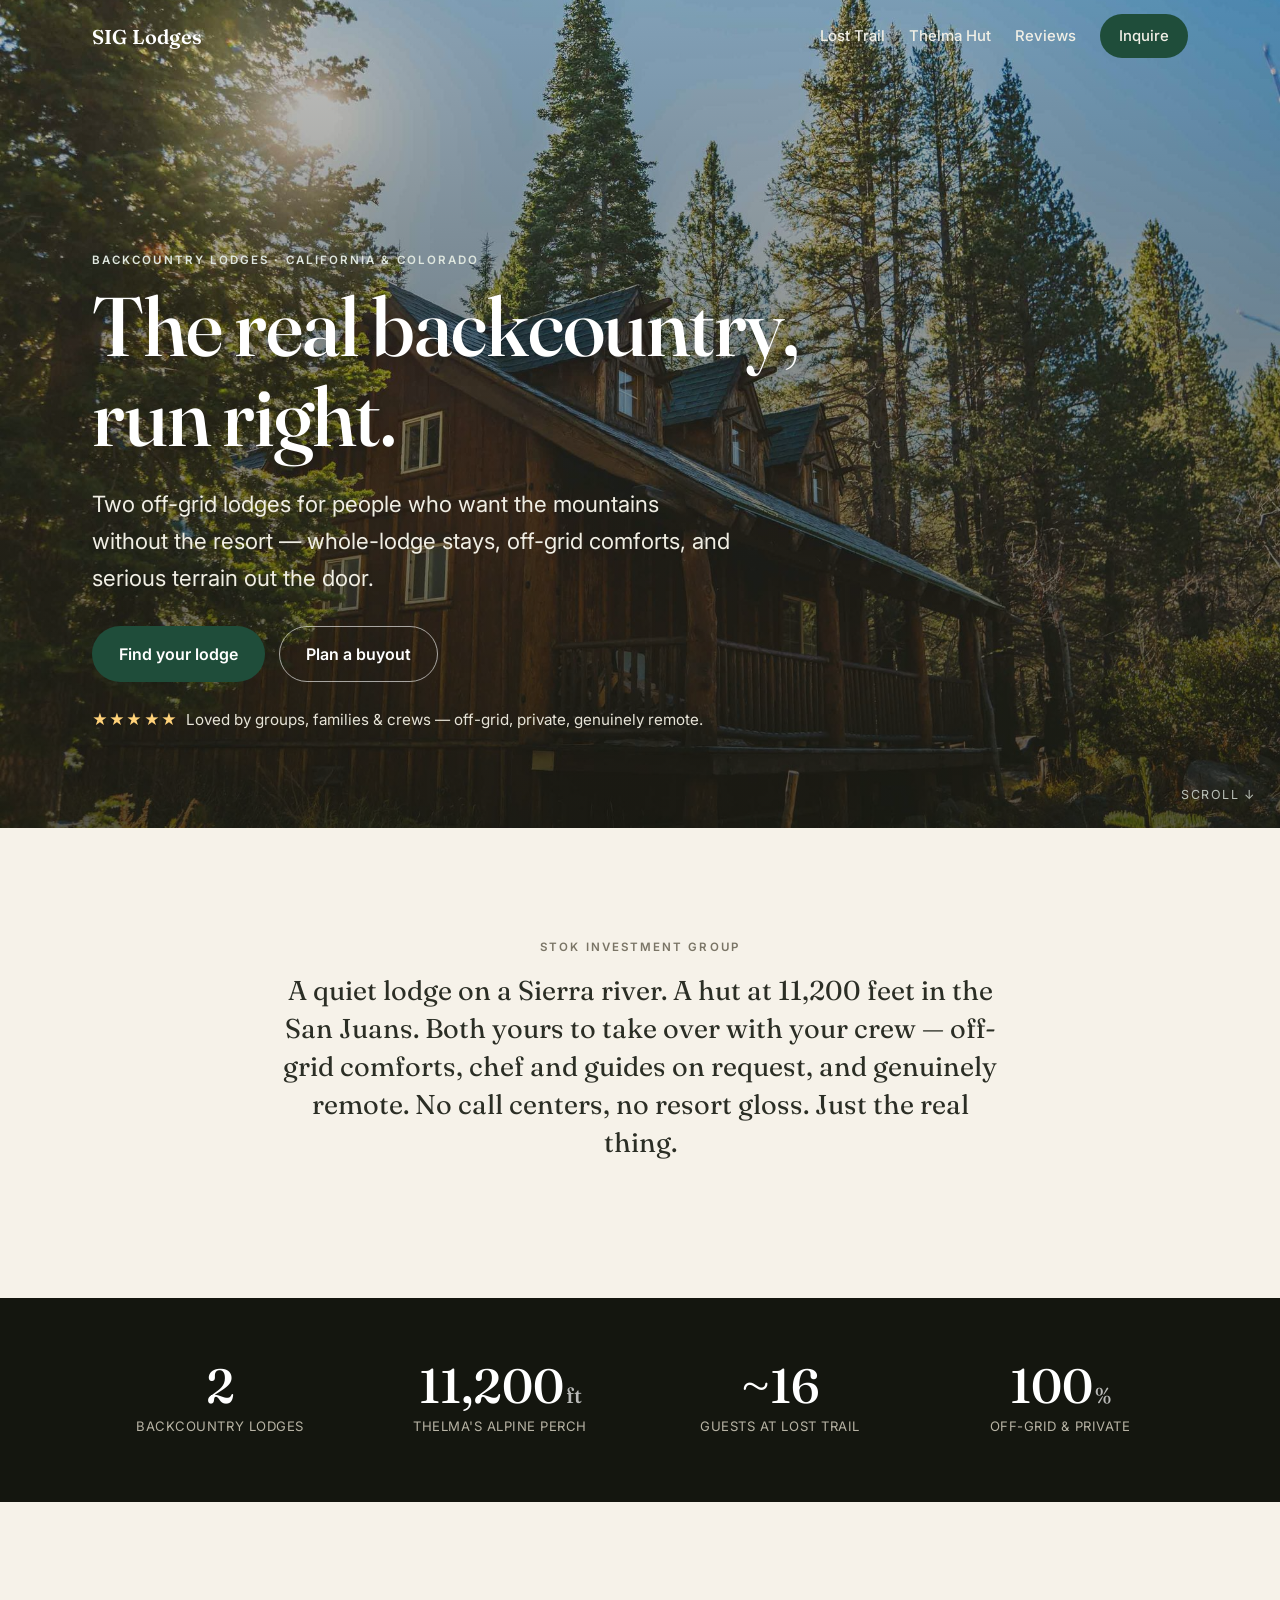
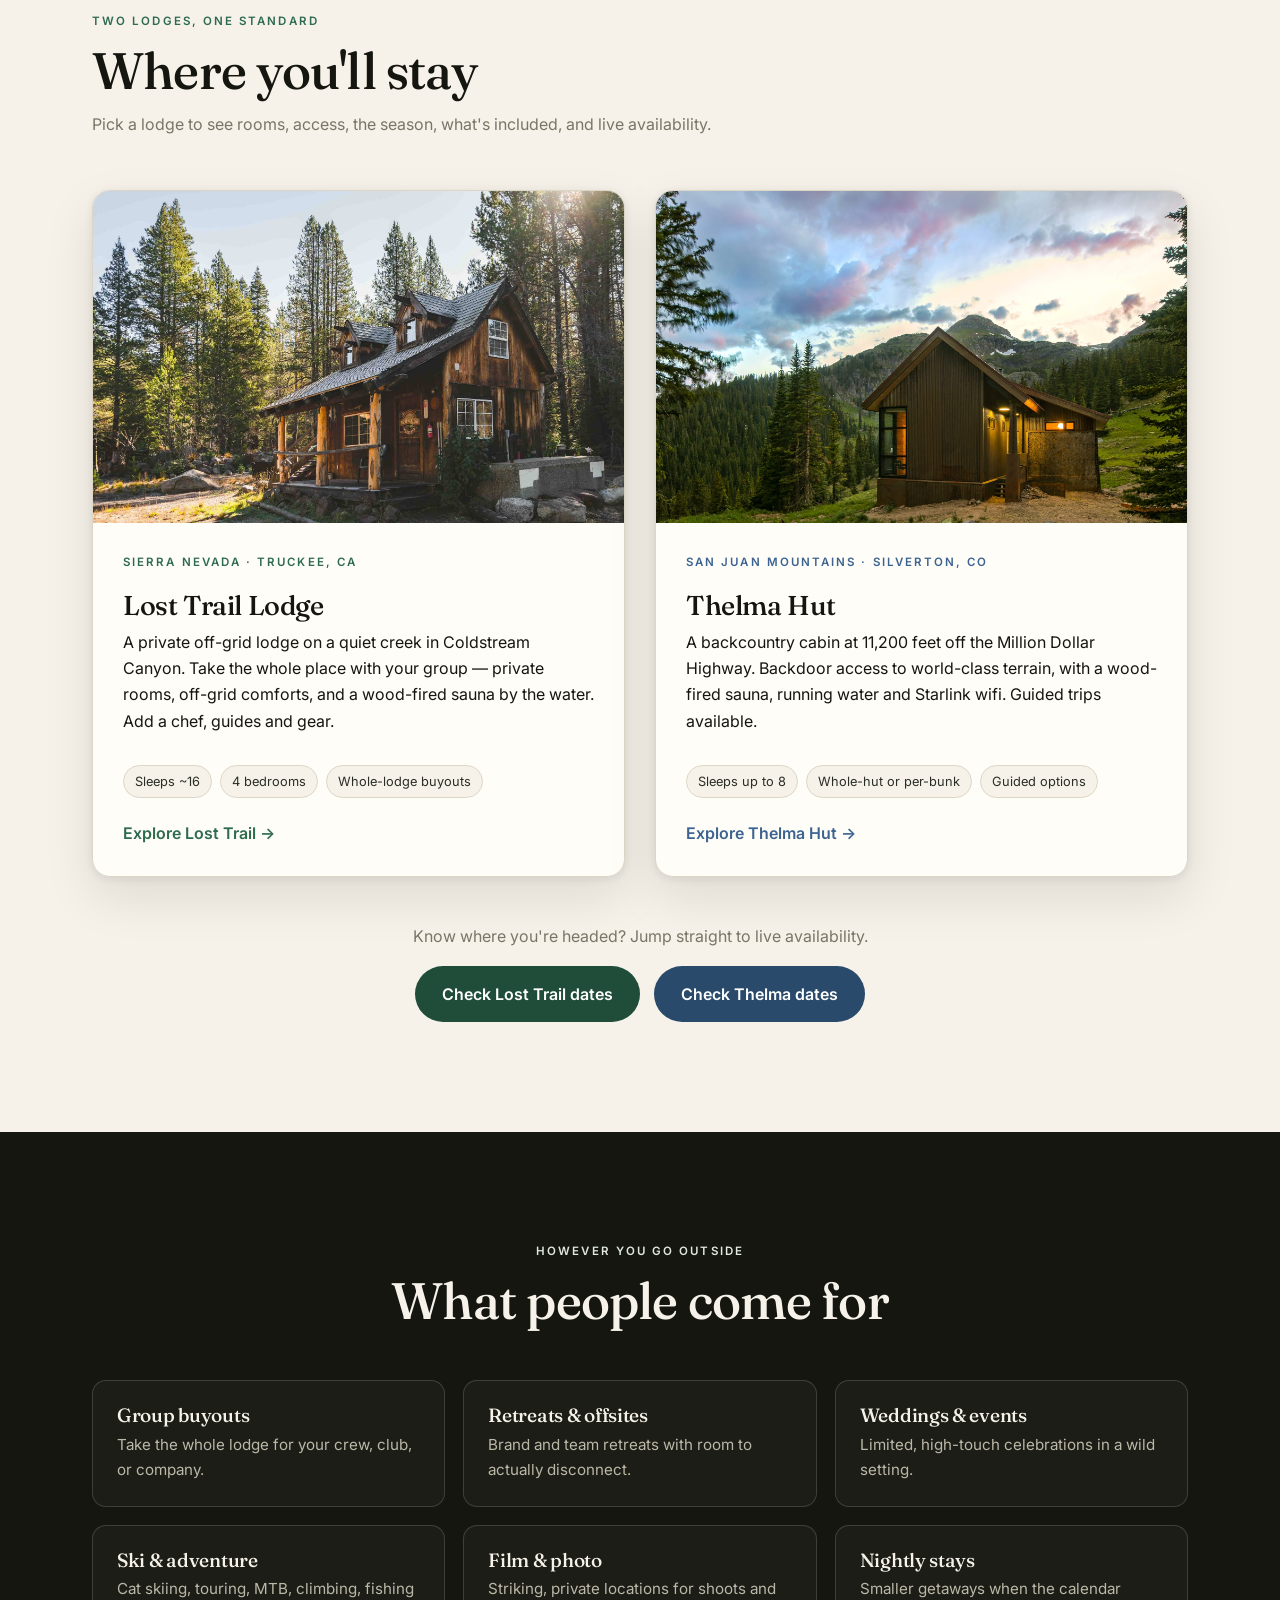
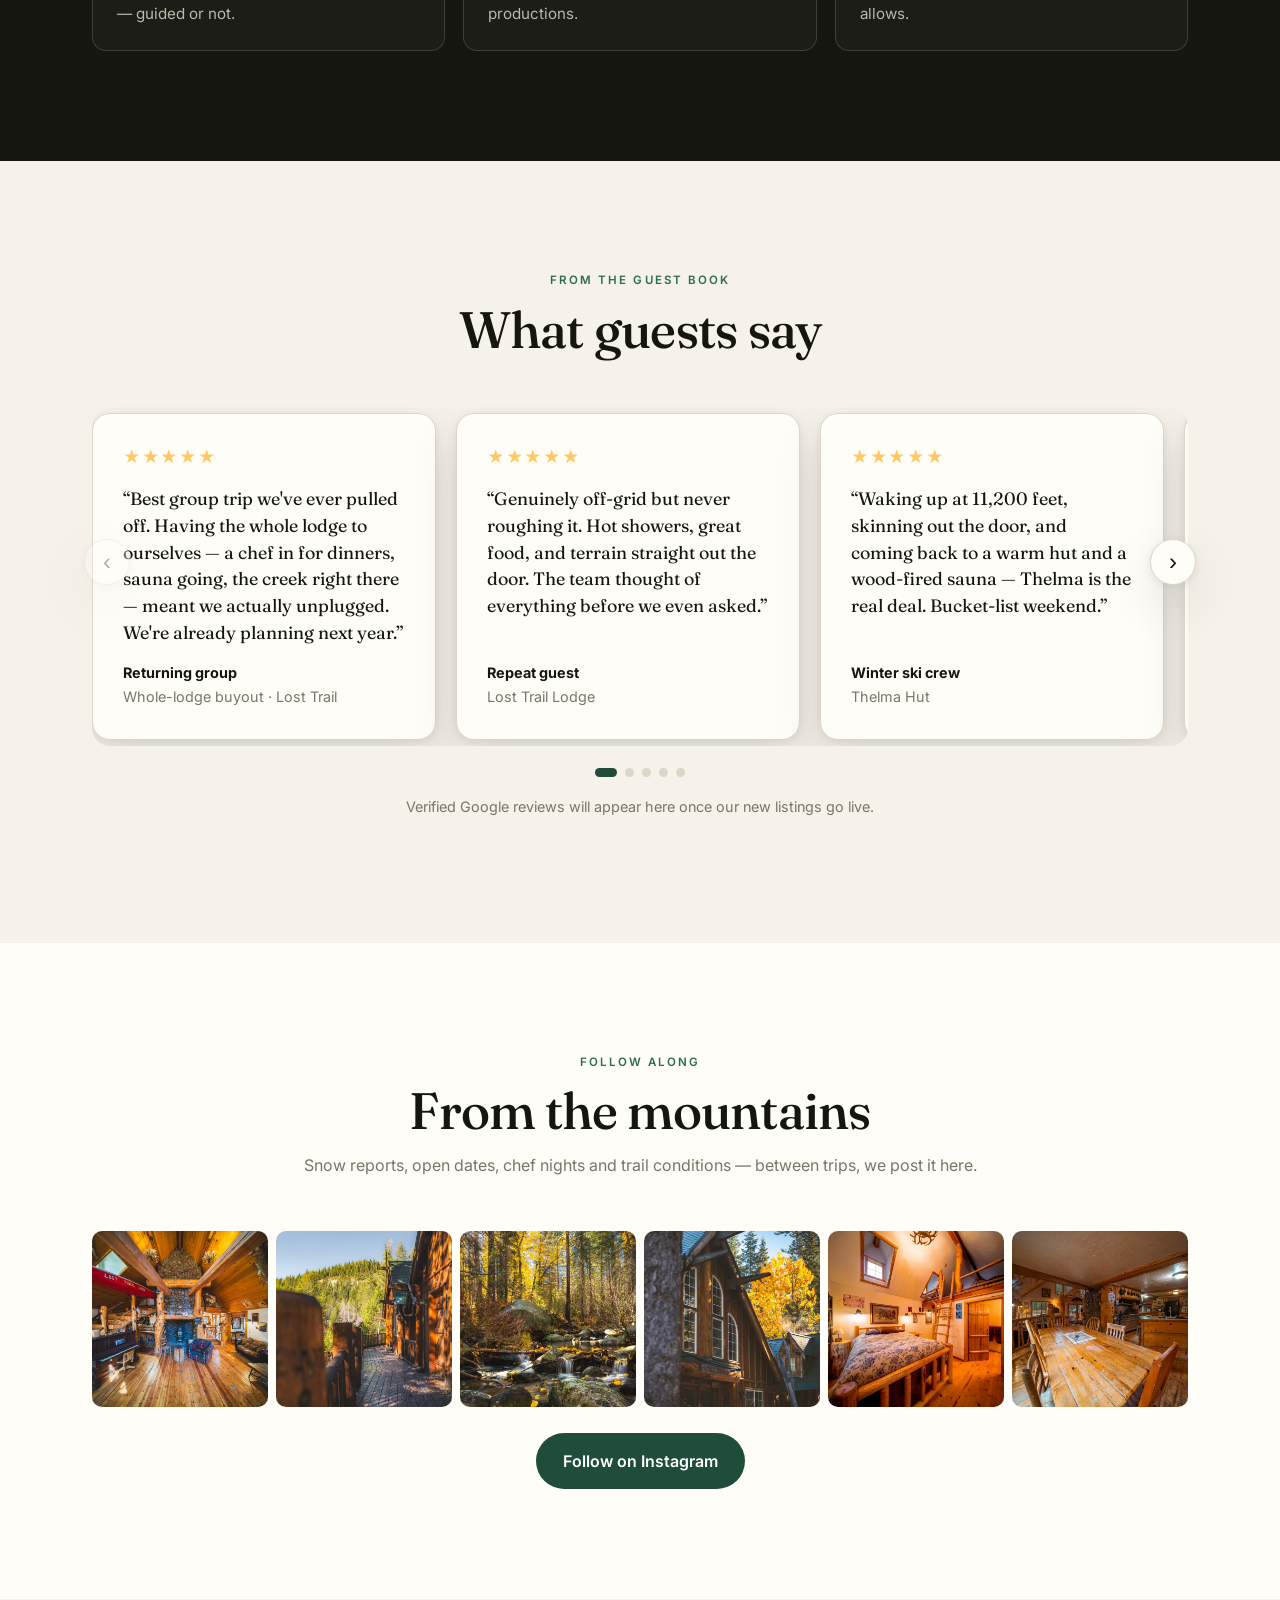
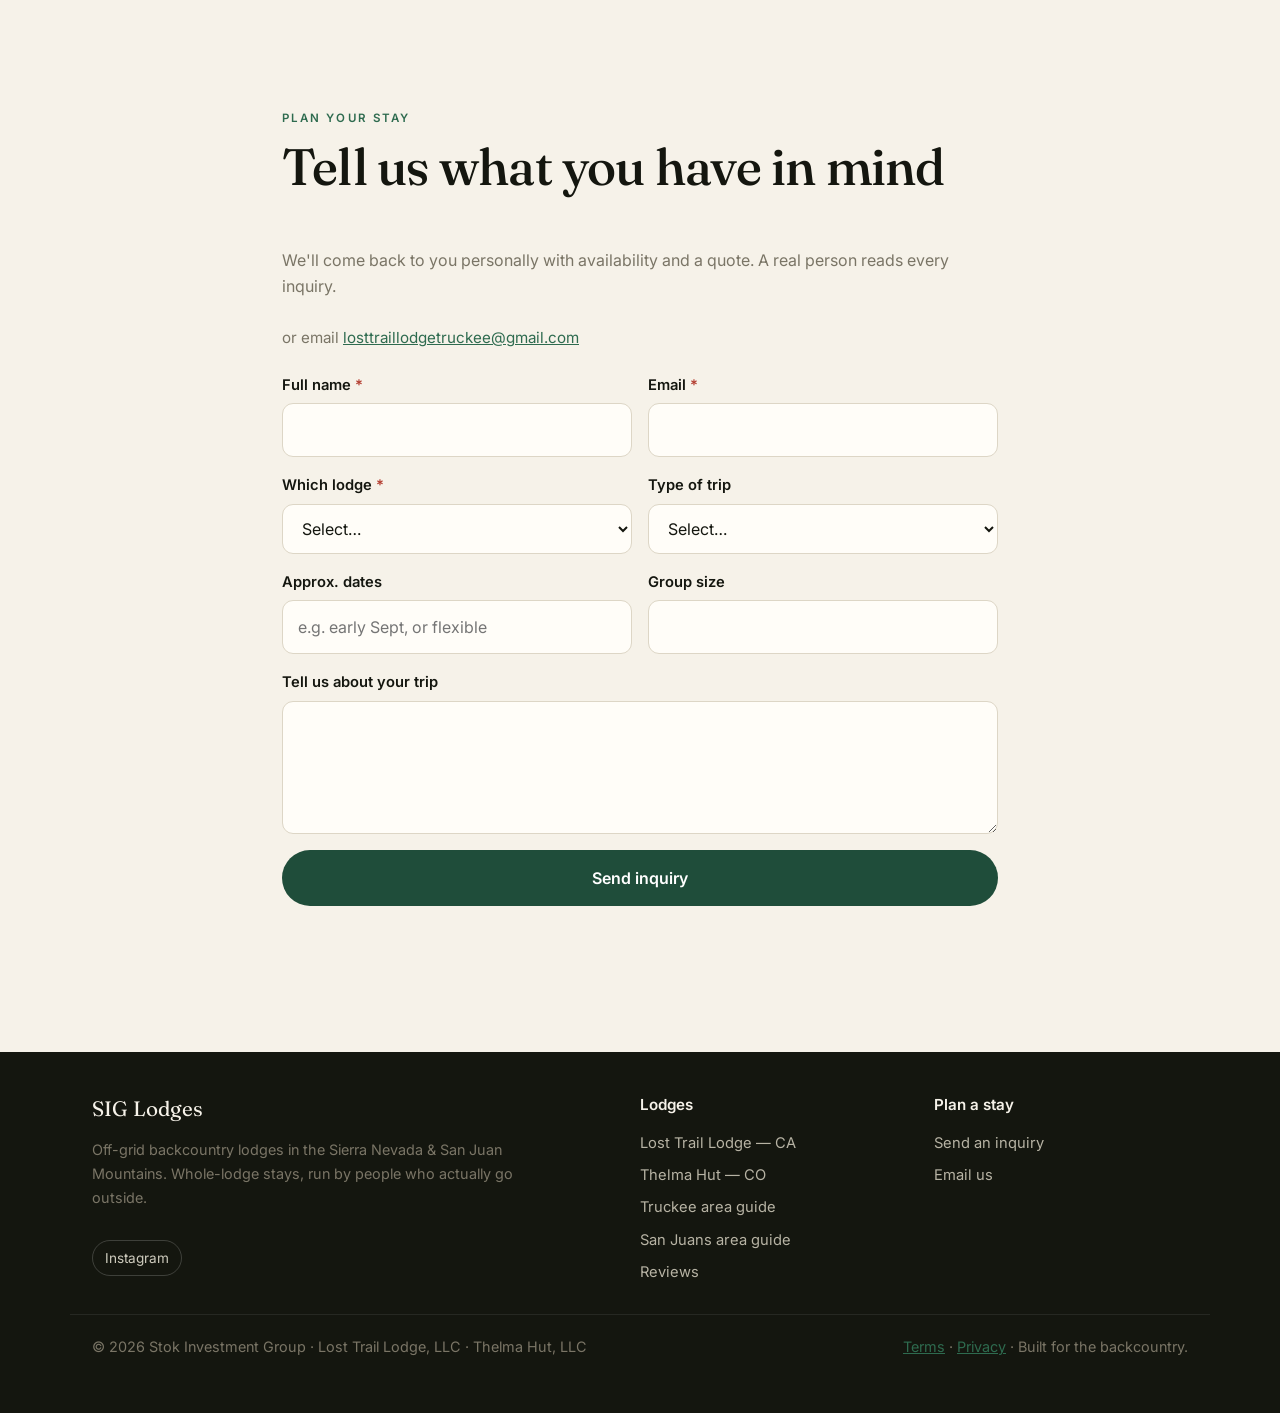
==== index.html @ a7cb5d21 "Latest huts site" ====
<!DOCTYPE html>
<html lang="en">
<head>
  <meta charset="UTF-8" />
  <meta name="viewport" content="width=device-width, initial-scale=1" />
  <title>SIG Lodges — Backcountry lodges in the Sierra &amp; San Juans</title>
  <meta name="description" content="Two off-grid backcountry lodges: Lost Trail Lodge in California's Sierra Nevada and Thelma Hut high in Colorado's San Juans. Whole-lodge buyouts, off-grid comforts, guided adventure. Now taking reservations." />
  <meta property="og:title" content="SIG Lodges — the real backcountry, yours to book" />
  <meta property="og:description" content="Lost Trail Lodge (CA) and Thelma Hut (CO). Off-grid and remote, built for groups who want the mountains without the resort." />
  <meta property="og:type" content="website" />
  <meta property="og:image" content="https://hut.rip/images/hero.jpg" />
  <meta name="twitter:card" content="summary_large_image" />
  <meta name="theme-color" content="#14160f" />
  <link rel="preconnect" href="https://fonts.googleapis.com" />
  <link rel="preconnect" href="https://fonts.gstatic.com" crossorigin />
  <link href="https://fonts.googleapis.com/css2?family=Fraunces:opsz,wght@9..144,400;9..144,500;9..144,600&family=Inter:wght@400;500;600&display=swap" rel="stylesheet" />
  <link rel="icon" href="favicon.svg" />
  <link rel="stylesheet" href="styles.css" />
</head>
<body>
  <header class="nav" id="nav">
    <div class="wrap nav__inner">
      <a class="brand" href="index.html">SIG&nbsp;Lodges</a>
      <nav class="nav__links">
        <a href="https://lost-trail-lodge.com/">Lost Trail</a>
        <a href="https://redmtnthelma.com/">Thelma Hut</a>
        <a href="#reviews">Reviews</a>
        <a class="btn btn--sm btn--solid" href="#inquire">Inquire</a>
      </nav>
    </div>
  </header>

  <main id="top">
    <!-- HERO -->
    <section class="hero" id="hero">
      <div class="hero__inner wrap">
        <p class="eyebrow eyebrow--light">Backcountry lodges · California &amp; Colorado</p>
        <h1 class="hero__title">The real backcountry,<br />run right.</h1>
        <p class="hero__lede">Two off-grid lodges for people who want the mountains without the resort — whole-lodge stays, off-grid comforts, and serious terrain out the door.</p>
        <div class="cta-row">
          <a class="btn btn--solid" href="#stay">Find your lodge</a>
          <a class="btn btn--outline-light" href="#inquire">Plan a buyout</a>
        </div>
        <p class="hero__trust" id="heroTrust"><span class="stars" aria-hidden="true">★★★★★</span> Loved by groups, families &amp; crews — off-grid, private, genuinely remote.</p>
      </div>
      <div class="hero__scroll" aria-hidden="true">scroll ↓</div>
    </section>

    <!-- INTRO -->
    <section class="band band--cream center reveal">
      <div class="wrap narrow">
        <p class="kicker">Stok Investment Group</p>
        <p class="lead">A quiet lodge on a Sierra river. A hut at 11,200 feet in the San Juans. Both yours to take over with your crew — off-grid comforts, chef and guides on request, and genuinely remote. No call centers, no resort gloss. Just the real thing.</p>
      </div>
    </section>

    <!-- STATS -->
    <section class="stats reveal" aria-label="At a glance">
      <div class="wrap stats__grid">
        <div class="stat"><span class="stat__num">2</span><span class="stat__label">backcountry lodges</span></div>
        <div class="stat"><span class="stat__num">11,200<small>ft</small></span><span class="stat__label">Thelma's alpine perch</span></div>
        <div class="stat"><span class="stat__num">~16</span><span class="stat__label">guests at Lost Trail</span></div>
        <div class="stat"><span class="stat__num">100<small>%</small></span><span class="stat__label">off-grid &amp; private</span></div>
      </div>
    </section>

    <!-- LOCATIONS -->
    <section class="band band--cream" id="stay">
      <div class="wrap">
        <div class="section-head">
          <p class="eyebrow">Two lodges, one standard</p>
          <h2 class="display">Where you'll stay</h2>
          <p class="muted section-head__sub">Pick a lodge to see rooms, access, the season, what's included, and live availability.</p>
        </div>
        <div class="loc-cards">
          <a class="loc-card reveal" href="https://lost-trail-lodge.com/">
            <div class="loc-card__media img-lt-hero" role="img" aria-label="Lost Trail Lodge in Coldstream Canyon"></div>
            <div class="loc-card__body">
              <p class="eyebrow">Sierra Nevada · Truckee, CA</p>
              <h3 class="loc-card__title">Lost Trail Lodge</h3>
              <p>A private off-grid lodge on a quiet creek in Coldstream Canyon. Take the whole place with your group — private rooms, off-grid comforts, and a wood-fired sauna by the water. Add a chef, guides and gear.</p>
              <ul class="loc-card__facts">
                <li>Sleeps ~16</li><li>4 bedrooms</li><li>Whole-lodge buyouts</li>
              </ul>
              <span class="loc-card__cta">Explore Lost Trail →</span>
            </div>
          </a>
          <a class="loc-card loc-card--alpine reveal" href="https://redmtnthelma.com/">
            <div class="loc-card__media img-rmp-hero" role="img" aria-label="Thelma Hut high in the San Juans"></div>
            <div class="loc-card__body">
              <p class="eyebrow eyebrow--alpine">San Juan Mountains · Silverton, CO</p>
              <h3 class="loc-card__title">Thelma Hut</h3>
              <p>A backcountry cabin at 11,200 feet off the Million Dollar Highway. Backdoor access to world-class terrain, with a wood-fired sauna, running water and Starlink wifi. Guided trips available.</p>
              <ul class="loc-card__facts">
                <li>Sleeps up to 8</li><li>Whole-hut or per-bunk</li><li>Guided options</li>
              </ul>
              <span class="loc-card__cta loc-card__cta--alpine">Explore Thelma Hut →</span>
            </div>
          </a>
        </div>
        <div class="book-cta reveal">
          <p class="book-cta__label">Know where you're headed? Jump straight to live availability.</p>
          <div class="book-cta__row">
            <a class="btn btn--solid" href="https://lost-trail-lodge.com/#book">Check Lost Trail dates</a>
            <a class="btn btn--alpine" href="https://redmtnthelma.com/#book">Check Thelma dates</a>
          </div>
        </div>
      </div>
    </section>

    <!-- TRIPS -->
    <section class="band band--dark" id="trips">
      <div class="wrap">
        <div class="section-head center">
          <p class="eyebrow eyebrow--light">However you go outside</p>
          <h2 class="display light">What people come for</h2>
        </div>
        <div class="trips">
          <div class="trip reveal"><h3>Group buyouts</h3><p>Take the whole lodge for your crew, club, or company.</p></div>
          <div class="trip reveal"><h3>Retreats &amp; offsites</h3><p>Brand and team retreats with room to actually disconnect.</p></div>
          <div class="trip reveal"><h3>Weddings &amp; events</h3><p>Limited, high-touch celebrations in a wild setting.</p></div>
          <div class="trip reveal"><h3>Ski &amp; adventure</h3><p>Cat skiing, touring, MTB, climbing, fishing — guided or not.</p></div>
          <div class="trip reveal"><h3>Film &amp; photo</h3><p>Striking, private locations for shoots and productions.</p></div>
          <div class="trip reveal"><h3>Nightly stays</h3><p>Smaller getaways when the calendar allows.</p></div>
        </div>
      </div>
    </section>

    <!-- REVIEWS -->
    <!-- ============================================================
         REVIEWS — seeded carousel below is PLACEHOLDER content.
         TODO (Matt): replace each quote with the guest's ACTUAL words
         (with their OK), or let the live Google widget take over once
         the SIG Google Business Profile is live (set GOOGLE_REVIEWS in
         app.js). Attributions are generic placeholders -- replace with real, consented guest quotes.
         ============================================================ -->
    <section class="band band--cream reviews" id="reviews">
      <div class="wrap">
        <div class="section-head center">
          <p class="eyebrow">From the guest book</p>
          <h2 class="display">What guests say</h2>
          <div class="rating-line" id="googleRating" hidden></div>
        </div>

        <!-- Live Google reviews mount (hidden until configured in app.js) -->
        <div id="googleReviews" class="google-reviews" hidden></div>

        <div class="carousel" data-carousel data-autoplay="6500" aria-roledescription="carousel" aria-label="Guest reviews">
          <button class="carousel__btn carousel__btn--prev" type="button" data-carousel-prev aria-label="Previous review">‹</button>
          <div class="carousel__viewport" data-carousel-viewport tabindex="0">
            <ul class="carousel__track" data-carousel-track>
              <li class="review-card" role="group" aria-roledescription="slide">
                <div class="review-card__stars" aria-hidden="true">★★★★★</div>
                <blockquote class="review-card__quote">“Best group trip we've ever pulled off. Having the whole lodge to ourselves — a chef in for dinners, sauna going, the creek right there — meant we actually unplugged. We're already planning next year.”</blockquote>
                <figcaption class="review-card__who"><strong>Returning group</strong><span>Whole-lodge buyout · Lost Trail</span></figcaption>
              </li>
              <li class="review-card" role="group" aria-roledescription="slide">
                <div class="review-card__stars" aria-hidden="true">★★★★★</div>
                <blockquote class="review-card__quote">“Genuinely off-grid but never roughing it. Hot showers, great food, and terrain straight out the door. The team thought of everything before we even asked.”</blockquote>
                <figcaption class="review-card__who"><strong>Repeat guest</strong><span>Lost Trail Lodge</span></figcaption>
              </li>
              <li class="review-card" role="group" aria-roledescription="slide">
                <div class="review-card__stars" aria-hidden="true">★★★★★</div>
                <blockquote class="review-card__quote">“Waking up at 11,200 feet, skinning out the door, and coming back to a warm hut and a wood-fired sauna — Thelma is the real deal. Bucket-list weekend.”</blockquote>
                <figcaption class="review-card__who"><strong>Winter ski crew</strong><span>Thelma Hut</span></figcaption>
              </li>
              <li class="review-card" role="group" aria-roledescription="slide">
                <div class="review-card__stars" aria-hidden="true">★★★★★</div>
                <blockquote class="review-card__quote">“We booked Lost Trail for a company offsite and it beat every hotel conference room by a mile. Remote enough to focus, comfortable enough that nobody wanted to leave.”</blockquote>
                <figcaption class="review-card__who"><strong>Team offsite</strong><span>Corporate retreat · Lost Trail</span></figcaption>
              </li>
              <li class="review-card" role="group" aria-roledescription="slide">
                <div class="review-card__stars" aria-hidden="true">★★★★★</div>
                <blockquote class="review-card__quote">“The kind of place you tell people about for years. Wild setting, real hospitality, zero corners cut. Already trying to get the crew back for a winter trip.”</blockquote>
                <figcaption class="review-card__who"><strong>Summer guests</strong><span>Thelma Hut</span></figcaption>
              </li>
            </ul>
          </div>
          <button class="carousel__btn carousel__btn--next" type="button" data-carousel-next aria-label="Next review">›</button>
          <div class="carousel__dots" data-carousel-dots aria-hidden="true"></div>
        </div>
        <p class="reviews-note muted small center">Verified Google reviews will appear here once our new listings go live.</p>
      </div>
    </section>

    <!-- INSTAGRAM -->
    <section class="band band--paper instagram" id="instagram">
      <div class="wrap">
        <div class="section-head center">
          <p class="eyebrow" id="igHandle">Follow along</p>
          <h2 class="display">From the mountains</h2>
          <p class="muted section-head__sub">Snow reports, open dates, chef nights and trail conditions — between trips, we post it here.</p>
        </div>
        <!-- JS injects a live Instagram feed when configured; otherwise a photo grid renders below. -->
        <div id="igFeed" class="ig-feed">
          <div class="ig-feed__tile img-lt-1" role="img" aria-label="Lost Trail Lodge"></div>
          <div class="ig-feed__tile img-lt-3" role="img" aria-label="The deck and forest"></div>
          <div class="ig-feed__tile img-lt-5" role="img" aria-label="Coldstream Creek"></div>
          <div class="ig-feed__tile img-lt-6" role="img" aria-label="The lodge in autumn"></div>
          <div class="ig-feed__tile img-lt-2" role="img" aria-label="A private bedroom"></div>
          <div class="ig-feed__tile img-lt-4" role="img" aria-label="The kitchen and table"></div>
        </div>
        <div class="center ig-follow-row">
          <a class="btn btn--solid" id="igFollow" href="https://instagram.com" target="_blank" rel="noopener">Follow on Instagram</a>
        </div>
      </div>
    </section>

    <!-- INQUIRE -->
    <section class="band band--cream" id="inquire">
      <div class="wrap narrow">
        <div class="section-head">
          <p class="eyebrow">Plan your stay</p>
          <h2 class="display">Tell us what you have in mind</h2>
        </div>
        <p class="muted">We'll come back to you personally with availability and a quote. A real person reads every inquiry.</p>

        <div class="contact-actions">
          <a class="btn btn--whatsapp" id="waBtn" href="#" target="_blank" rel="noopener">💬&nbsp; Text us on WhatsApp</a>
          <span class="contact-actions__or">or email <a id="emailLink" href="#">loading…</a></span>
        </div>

        <form id="inquiryForm" class="form" novalidate>
          <div class="row2">
            <div class="field"><label for="name">Full name <span class="req">*</span></label><input id="name" name="name" type="text" autocomplete="name" required /></div>
            <div class="field"><label for="email">Email <span class="req">*</span></label><input id="email" name="email" type="email" autocomplete="email" required /></div>
          </div>
          <div class="row2">
            <div class="field"><label for="lodge">Which lodge <span class="req">*</span></label>
              <select id="lodge" name="lodge" required>
                <option value="">Select…</option>
                <option value="Lost Trail Lodge">Lost Trail Lodge (CA)</option>
                <option value="Thelma Hut">Thelma Hut (CO)</option>
                <option value="Either / not sure">Either / not sure</option>
              </select>
            </div>
            <div class="field"><label for="triptype">Type of trip</label>
              <select id="triptype" name="triptype">
                <option value="">Select…</option>
                <option>Group buyout</option><option>Retreat / offsite</option><option>Wedding / event</option>
                <option>Ski / adventure</option><option>Film / photo</option><option>Nightly stay</option>
              </select>
            </div>
          </div>
          <div class="row2">
            <div class="field"><label for="dates">Approx. dates</label><input id="dates" name="dates" type="text" placeholder="e.g. early Sept, or flexible" /></div>
            <div class="field"><label for="group">Group size</label><input id="group" name="group" type="number" min="1" inputmode="numeric" /></div>
          </div>
          <div class="field"><label for="message">Tell us about your trip</label><textarea id="message" name="message" rows="4"></textarea></div>
          <button type="submit" class="btn btn--solid btn--block">Send inquiry</button>
          <p id="formStatus" class="form__status" role="status" aria-live="polite"></p>
        </form>
      </div>
    </section>
  </main>

  <footer class="footer">
    <div class="wrap footer__grid">
      <div class="footer__col footer__col--brand">
        <p class="footer__brand">SIG Lodges</p>
        <p class="muted small">Off-grid backcountry lodges in the Sierra Nevada &amp; San Juan Mountains. Whole-lodge stays, run by people who actually go outside.</p>
        <div class="footer__social" id="footerSocial"></div>
      </div>
      <div class="footer__col">
        <p class="footer__h">Lodges</p>
        <a href="https://lost-trail-lodge.com/">Lost Trail Lodge — CA</a>
        <a href="https://redmtnthelma.com/">Thelma Hut — CO</a>
        <a href="https://lost-trail-lodge.com/lost-trail-area-guide.html">Truckee area guide</a>
        <a href="https://redmtnthelma.com/thelma-area-guide.html">San Juans area guide</a>
        <a href="#reviews">Reviews</a>
      </div>
      <div class="footer__col">
        <p class="footer__h">Plan a stay</p>
        <a href="#inquire">Send an inquiry</a>
        <a id="footerEmail" href="#">Email us</a>
        <a id="footerWa" href="#" target="_blank" rel="noopener" hidden>WhatsApp</a>
      </div>
    </div>
    <div class="wrap footer__base">
      <p class="muted small">© <span id="year">2026</span> Stok Investment Group · Lost Trail Lodge, LLC · Thelma Hut, LLC</p>
      <p class="muted small"><a href="terms.html">Terms</a> · <a href="privacy.html">Privacy</a> · Built for the backcountry.</p>
    </div>
  </footer>

  <script src="app.js"></script>
</body>
</html>
---- styles.css ----
/* SIG Lodges — v2. Photo-forward, premium. Images layer over gradient
   fallbacks so every image area looks intentional even before photos drop in. */
:root{
  --ink:#14160f; --ink-2:#2b2e25; --cream:#f6f2e9; --cream-2:#efe9db; --paper:#fffdf8;
  --line:#ddd6c6; --muted:#7a7566;
  --pine:#1f4d3a; --pine-2:#2e6b4f; --alpine:#294a6b; --alpine-2:#3d6491;
  --whatsapp:#25543f;
  --maxw:1140px; --narrow:760px;
  --serif:"Fraunces",ui-serif,Georgia,serif;
  --sans:"Inter",system-ui,-apple-system,"Segoe UI",Roboto,Helvetica,Arial,sans-serif;
  --shadow:0 2px 8px rgba(20,22,15,.08),0 20px 50px rgba(20,22,15,.10);
}
*{box-sizing:border-box}
html{scroll-behavior:smooth}
body{margin:0;font-family:var(--sans);color:var(--ink);background:var(--paper);line-height:1.65;-webkit-font-smoothing:antialiased}
.wrap{width:100%;max-width:var(--maxw);margin:0 auto;padding:0 22px}
.narrow{max-width:var(--narrow)}
.center{text-align:center}
.muted{color:var(--muted)}
.small{font-size:.9rem}
h1,h2,h3{font-family:var(--serif);font-weight:500;line-height:1.08;letter-spacing:-.015em;margin:0}
.display{font-size:clamp(2rem,5vw,3.2rem)}
p{margin:0 0 1em}
a{color:var(--pine-2)}
img{max-width:100%;display:block}

.eyebrow{text-transform:uppercase;letter-spacing:.18em;font-size:.72rem;font-weight:600;color:var(--pine-2);margin:0 0 1em}
.eyebrow--light{color:#dfe7df}
.eyebrow--alpine{color:var(--alpine-2)}
.kicker{text-transform:uppercase;letter-spacing:.18em;font-size:.72rem;font-weight:600;color:var(--muted);margin:0 0 1.2em}
.lead{font-family:var(--serif);font-size:clamp(1.25rem,2.8vw,1.7rem);line-height:1.4;color:var(--ink-2)}

/* Nav */
.nav{position:fixed;top:0;left:0;right:0;z-index:50;transition:background .3s ease,box-shadow .3s ease,padding .3s ease;padding:6px 0}
.nav__inner{display:flex;align-items:center;justify-content:space-between;height:60px}
.brand{font-family:var(--serif);font-weight:600;font-size:1.25rem;letter-spacing:.01em;color:#fff;text-decoration:none;transition:color .3s}
.nav__links{display:flex;align-items:center;gap:24px}
.nav__links a{color:#f1efe6;text-decoration:none;font-size:.93rem;font-weight:500;transition:color .2s}
.nav__links a:hover{color:#fff}
.nav.scrolled{background:rgba(255,253,248,.92);backdrop-filter:blur(10px);box-shadow:0 1px 0 var(--line)}
.nav.scrolled .brand{color:var(--ink)}
.nav.scrolled .nav__links a{color:var(--ink-2)}
.nav.scrolled .nav__links a:hover{color:var(--pine)}

/* Buttons */
.btn{display:inline-flex;align-items:center;justify-content:center;gap:.4em;padding:14px 26px;border-radius:999px;font:inherit;font-weight:600;font-size:1rem;text-decoration:none;cursor:pointer;border:1.5px solid transparent;transition:transform .06s ease,background .2s ease,border-color .2s ease,color .2s ease}
.btn:active{transform:translateY(1px)}
.btn--solid{background:var(--pine);color:#fff}
.btn--solid:hover{background:var(--pine-2)}
.btn--alpine{background:var(--alpine);color:#fff}
.btn--alpine:hover{background:var(--alpine-2)}
.btn--outline-light{background:transparent;color:#fff;border-color:rgba(255,255,255,.6)}
.btn--outline-light:hover{background:rgba(255,255,255,.12);border-color:#fff}
.btn--whatsapp{background:var(--whatsapp);color:#fff}
.btn--whatsapp:hover{background:#1c3f2f}
.btn--sm{padding:9px 18px;font-size:.9rem}
.btn--block{width:100%}
.cta-row{display:flex;flex-wrap:wrap;gap:14px;margin-top:1.8em}

/* Hero */
.hero{position:relative;min-height:92vh;display:flex;align-items:flex-end;color:#fff;
  background-image:linear-gradient(180deg,rgba(20,22,15,.25),rgba(20,22,15,.72)),url('images/hero.jpg'),linear-gradient(155deg,#24402f 0%,#172a20 55%,#14160f 100%);
  background-size:cover;background-position:center;background-repeat:no-repeat}
.hero__inner{padding-bottom:clamp(48px,9vh,110px);padding-top:120px}
.hero__title{font-size:clamp(2.8rem,8vw,5.2rem);font-weight:500;margin:0 0 .3em;text-shadow:0 2px 30px rgba(0,0,0,.25)}
.hero__lede{font-size:clamp(1.1rem,2.4vw,1.4rem);max-width:46ch;color:#f0eee4}
.hero__scroll{position:absolute;right:24px;bottom:22px;font-size:.78rem;letter-spacing:.12em;text-transform:uppercase;color:#dfe7df;opacity:.8}

/* Bands */
.band{padding:clamp(56px,9vw,110px) 0}
.band--cream{background:var(--cream)}
.band--dark{background:var(--ink);color:var(--cream)}
.band--dark .display.light{color:var(--cream)}
.band--dark .display{margin-bottom:1.2em}

/* Property sections */
.property{display:grid;grid-template-columns:1fr;align-items:stretch}
.property__media{min-height:48vh;background-size:cover;background-position:center;background-repeat:no-repeat;position:relative}
.property__body{padding:clamp(40px,6vw,84px) clamp(22px,5vw,72px);align-self:center;max-width:640px}
.property__body .specs{list-style:none;margin:1.4em 0;padding:0;display:grid;gap:14px}
.specs li{display:flex;flex-direction:column;border-left:3px solid var(--pine);padding-left:14px}
.specs li strong{font-weight:600}
.specs li span{color:var(--muted);font-size:.92rem}
.property--reverse .specs li{border-left-color:var(--alpine)}
.img-lt-hero{background-image:url('images/lost-trail.jpg'),linear-gradient(150deg,#2e6b4f,#1f4d3a 60%,#14211b)}
.img-rmp-hero{background-image:url('images/thelma.jpg'),linear-gradient(150deg,#3d6491,#294a6b 60%,#15212f)}
.media-note{position:absolute;left:18px;bottom:16px;background:rgba(20,22,15,.55);color:#fff;font-size:.72rem;letter-spacing:.08em;text-transform:uppercase;padding:6px 12px;border-radius:999px}

/* Gallery */
.gallery{background:var(--ink)}
.gallery__grid{display:grid;grid-template-columns:repeat(2,1fr);gap:4px}
.gallery__tile{aspect-ratio:4/3;background-size:cover;background-position:center;background-repeat:no-repeat}
.img-lt-1{background-image:url('images/lt-1.jpg'),linear-gradient(135deg,#2e6b4f,#1b3a2c)}
.img-lt-2{background-image:url('images/lt-2.jpg'),linear-gradient(135deg,#3a5a47,#21302a)}
.img-lt-3{background-image:url('images/lt-3.jpg'),linear-gradient(135deg,#4a5d3f,#283021)}
.img-lt-4{background-image:url('images/lt-4.jpg'),linear-gradient(135deg,#6b5a3f,#2c2820)}
.img-lt-5{background-image:url('images/lt-5.jpg'),linear-gradient(135deg,#3d6491,#1c2c3f)}
.img-lt-6{background-image:url('images/lt-6.jpg'),linear-gradient(135deg,#8aa0b5,#2a3a48)}
.img-rmp-1{background-image:url('images/rmp-1.jpg'),linear-gradient(135deg,#3d6491,#1c2c3f)}
.img-rmp-2{background-image:url('images/rmp-2.jpg'),linear-gradient(135deg,#4a6b8a,#22323f)}
.img-rmp-3{background-image:url('images/rmp-3.jpg'),linear-gradient(135deg,#5a6f86,#272f37)}
.img-rmp-4{background-image:url('images/rmp-4.jpg'),linear-gradient(135deg,#6b7d92,#2b333b)}
.img-rmp-5{background-image:url('images/rmp-5.jpg'),linear-gradient(135deg,#8aa0b5,#2a3a48)}
.img-rmp-6{background-image:url('images/rmp-6.jpg'),linear-gradient(135deg,#9fb3c4,#33424e)}

/* Trips */
.trips{display:grid;grid-template-columns:1fr;gap:18px}
.trip{border:1px solid rgba(246,242,233,.16);border-radius:14px;padding:24px;background:rgba(246,242,233,.03)}
.trip h3{font-size:1.2rem;margin:0 0 .3em;color:var(--cream)}
.trip p{margin:0;color:#bcb8a8;font-size:.95rem}

/* Contact actions */
.contact-actions{display:flex;align-items:center;flex-wrap:wrap;gap:14px;margin:1.6em 0 .4em}
.contact-actions__or{color:var(--muted);font-size:.95rem}

/* Form */
.form{display:grid;gap:16px;margin-top:1.4em}
.row2{display:grid;gap:16px;grid-template-columns:1fr}
.field{display:grid;gap:6px}
.field label{font-weight:600;font-size:.92rem}
.req{color:#b23b2e}
.field input,.field select,.field textarea{font:inherit;padding:13px 15px;border:1.5px solid var(--line);border-radius:11px;background:var(--paper);color:var(--ink);width:100%}
.field input:focus,.field select:focus,.field textarea:focus{outline:none;border-color:var(--pine-2);box-shadow:0 0 0 3px color-mix(in srgb,var(--pine-2) 22%,transparent)}
.form__status{margin:0;font-weight:600;min-height:1.2em}
.form__status.ok{color:var(--pine)}
.form__status.err{color:#b23b2e}

/* Footer */
.footer{background:var(--ink);color:#9d9a8b;padding:40px 0}
.footer__inner{display:flex;flex-wrap:wrap;gap:18px 30px;justify-content:space-between;align-items:flex-end}
.footer__brand{font-family:var(--serif);font-size:1.3rem;color:var(--cream);margin:0 0 .2em}

/* Reveal */
.reveal{opacity:0;transform:translateY(18px);transition:opacity .7s ease,transform .7s ease}
.reveal.in{opacity:1;transform:none}

/* Responsive */
@media (min-width:860px){
  .property{grid-template-columns:1fr 1fr}
  .property__media{min-height:88vh}
  .property--reverse .property__media{order:2}
  .gallery__grid{grid-template-columns:repeat(3,1fr)}
  .trips{grid-template-columns:repeat(3,1fr)}
  .row2{grid-template-columns:1fr 1fr}
}
@media (max-width:560px){ .nav__links a:not(.btn){display:none} }
@media (prefers-reduced-motion:reduce){html{scroll-behavior:auto}.reveal{opacity:1;transform:none;transition:none}}

/* =====================================================================
   v2.1 — multi-page, location cards, carousel, booking, Instagram
   ===================================================================== */
.band--paper{background:var(--paper)}
.section-head{max-width:720px;margin:0 0 clamp(28px,5vw,52px)}
.section-head.center{margin-left:auto;margin-right:auto;text-align:center}
.section-head .display{margin:.1em 0 0}
.section-head__sub{margin-top:.85em}
.section-head__sub--light{color:#c9c6b8}
.nav__links a[aria-current="page"]:not(.btn){border-bottom:2px solid currentColor;padding-bottom:2px}

/* Hero trust line */
.hero__trust{margin-top:1.6em;font-size:.95rem;color:#e7e4d8;display:flex;align-items:center;gap:.5em;flex-wrap:wrap}
.stars{color:#ffd27a;letter-spacing:.08em}

/* Stats strip */
.stats{background:var(--ink);color:var(--cream);padding:clamp(34px,6vw,64px) 0}
.stats__grid{display:grid;grid-template-columns:repeat(2,1fr);gap:24px;text-align:center}
.stat{display:flex;flex-direction:column;gap:6px}
.stat__num{font-family:var(--serif);font-size:clamp(2rem,5vw,3rem);font-weight:500;line-height:1;color:#fff}
.stat__num small{font-size:.45em;font-weight:500;opacity:.7;margin-left:2px}
.stat__label{font-size:.82rem;letter-spacing:.04em;color:#b7b3a4;text-transform:uppercase}

/* Location cards */
.loc-cards{display:grid;grid-template-columns:1fr;gap:26px}
.loc-card{display:flex;flex-direction:column;background:var(--paper);border:1px solid var(--line);border-radius:18px;overflow:hidden;text-decoration:none;color:inherit;box-shadow:var(--shadow);transition:transform .25s ease,box-shadow .25s ease}
.loc-card:hover{transform:translateY(-4px);box-shadow:0 6px 16px rgba(20,22,15,.12),0 30px 60px rgba(20,22,15,.16)}
.loc-card__media{aspect-ratio:16/10;background-size:cover;background-position:center;position:relative}
.loc-card__body{padding:clamp(22px,3vw,30px);display:flex;flex-direction:column;gap:.5em;flex:1}
.loc-card__title{font-family:var(--serif);font-size:1.7rem;font-weight:500;margin:0}
.loc-card__facts{list-style:none;display:flex;flex-wrap:wrap;gap:8px;padding:0;margin:.4em 0 .2em}
.loc-card__facts li{font-size:.8rem;background:var(--cream);border:1px solid var(--line);color:var(--ink-2);padding:5px 11px;border-radius:999px}
.book-cta{margin-top:clamp(28px,5vw,46px);text-align:center}
.book-cta__label{color:var(--muted);margin:0 0 16px}
.book-cta__row{display:flex;flex-wrap:wrap;gap:14px;justify-content:center}
.legal h3{margin-top:1.7em;margin-bottom:.3em;font-size:1.12rem}
.legal p{max-width:68ch}
.legal .callout{margin:1.2em 0}
.loc-card__cta{margin-top:auto;font-weight:600;color:var(--pine-2);padding-top:.7em}
.loc-card:hover .loc-card__cta{color:var(--pine)}
.loc-card__cta--alpine,.loc-card--alpine .loc-card__cta{color:var(--alpine-2)}
.loc-card--alpine:hover .loc-card__cta{color:var(--alpine)}

/* Subpage hero */
.subhero{position:relative;min-height:74vh;display:flex;align-items:flex-end;color:#fff;background-size:cover;background-position:center;background-repeat:no-repeat}
.subhero__inner{padding-top:140px;padding-bottom:clamp(40px,7vh,90px)}
.subhero__title{font-size:clamp(2.4rem,7vw,4.4rem);font-weight:500;margin:.1em 0 .25em;text-shadow:0 2px 30px rgba(0,0,0,.3)}
.subhero__lede{font-size:clamp(1.05rem,2.2vw,1.3rem);max-width:52ch;color:#f0eee4}
.subhero--lt{background-image:linear-gradient(180deg,rgba(20,22,15,.25),rgba(20,22,15,.72)),url('images/lost-trail.jpg'),linear-gradient(150deg,#2e6b4f,#1f4d3a 60%,#14211b)}
.subhero--rmp{background-image:linear-gradient(180deg,rgba(20,22,15,.28),rgba(20,22,15,.74)),url('images/thelma.jpg'),linear-gradient(150deg,#3d6491,#294a6b 60%,#15212f)}
.breadcrumb{font-size:.82rem;letter-spacing:.04em;color:#e7e4d8;margin:0 0 1.2em}
.breadcrumb a{color:#fff;text-decoration:none}
.breadcrumb a:hover{text-decoration:underline}

/* At-a-glance */
.glance{display:grid;grid-template-columns:1fr;gap:clamp(28px,4vw,48px)}
.glance__lead .display{margin:.15em 0 .5em}
.glance__facts{margin:0;border-top:1px solid var(--line)}
.glance__facts > div{display:grid;grid-template-columns:1fr 1.5fr;gap:14px;padding:13px 0;border-bottom:1px solid var(--line)}
.glance__facts dt{font-weight:600;color:var(--ink)}
.glance__facts dd{margin:0;color:var(--muted)}

/* Features grid */
.features{list-style:none;padding:0;margin:0;display:grid;grid-template-columns:1fr;gap:1px;background:var(--line);border:1px solid var(--line);border-radius:16px;overflow:hidden}
.features li{background:var(--paper);padding:22px;display:flex;flex-direction:column;gap:.35em}
.features h3{font-family:var(--serif);font-weight:500;font-size:1.12rem;margin:0}
.features p{margin:0;color:var(--muted);font-size:.93rem}
.tag{display:inline-block;font-size:.66rem;text-transform:uppercase;letter-spacing:.1em;background:var(--cream-2);color:var(--ink-2);padding:2px 8px;border-radius:999px;margin-left:4px;vertical-align:middle}

/* Split (access & seasons) */
.split{display:grid;grid-template-columns:1fr;gap:24px}
.split__h{font-family:var(--serif);font-weight:500;font-size:1.3rem;margin:0 0 .4em}
.split__col{border-top:3px solid var(--pine);padding-top:14px}
.callout{margin-top:28px;background:#fbf3e7;border:1px solid #e8d3a8;border-left:4px solid #c98a2b;border-radius:12px;padding:16px 18px;color:#5a4a2e;font-size:.95rem}
.callout strong{color:#7a4f12}

/* Partners (on dark) */
.partners{display:grid;grid-template-columns:1fr;gap:18px}
.partner{display:flex;flex-direction:column;border:1px solid rgba(246,242,233,.16);border-radius:14px;padding:26px;background:rgba(246,242,233,.03)}
.partner h3{font-size:1.25rem;margin:0 0 .35em;color:var(--cream);font-family:var(--serif);font-weight:500}
.partner p{margin:0 0 1.2em;color:#bcb8a8;font-size:.95rem}
.partner__tag{align-self:flex-start;margin-top:auto;font-size:.7rem;text-transform:uppercase;letter-spacing:.1em;color:#dfe7df;border:1px solid rgba(246,242,233,.28);padding:3px 10px;border-radius:999px}

/* Sister-lodge cross-promo */
.sibling{display:grid;grid-template-columns:1fr;gap:clamp(20px,4vw,42px);align-items:center}
.sibling__media{min-height:250px;border-radius:18px;background-size:cover;background-position:center;box-shadow:var(--shadow)}
.sibling__body .display{margin:.1em 0 .45em}
.sibling__body p{color:var(--ink-2);max-width:48ch;margin:0 0 1.3em}

/* Setting strip */
.setting{background:var(--ink)}
.setting__media{min-height:54vh;background-size:cover;background-position:center;background-repeat:no-repeat;position:relative}

/* Booking */
.booking__widget{margin-top:1.8em}
.booking__lodgify{min-height:120px}
.booking-fallback{display:grid;gap:14px;max-width:540px;margin:1.4em auto 0;text-align:left;background:var(--paper);border:1px solid var(--line);border-radius:16px;padding:24px;box-shadow:var(--shadow)}
.booking-fallback .row2{margin:0}
.booking-fallback__note{font-size:.85rem;color:var(--muted);margin:.2em 0 0;text-align:center}

/* Reviews carousel */
.reviews .section-head{margin-bottom:clamp(24px,4vw,38px)}
.rating-line{display:flex;align-items:center;justify-content:center;gap:10px;margin-top:12px;font-weight:600}
.google-reviews{margin:0 auto}
.carousel{position:relative;margin-top:8px}
.carousel__viewport{overflow-x:auto;scroll-snap-type:x mandatory;scroll-behavior:smooth;-webkit-overflow-scrolling:touch;scrollbar-width:none;outline:none;border-radius:18px}
.carousel__viewport::-webkit-scrollbar{display:none}
.carousel__viewport:focus-visible{box-shadow:0 0 0 3px color-mix(in srgb,var(--pine-2) 32%,transparent)}
.carousel__track{display:flex;gap:20px;list-style:none;padding:6px 2px;margin:0}
.review-card{scroll-snap-align:start;flex:0 0 86%;background:var(--paper);border:1px solid var(--line);border-radius:18px;padding:30px;display:flex;flex-direction:column;gap:14px;box-shadow:var(--shadow)}
.band--dark .review-card{background:#20221b;border-color:#33362c}
.review-card__stars{color:#ffc861;letter-spacing:.1em;font-size:1.05rem}
.review-card__quote{font-family:var(--serif);font-size:1.12rem;line-height:1.5;margin:0;color:var(--ink)}
.band--dark .review-card__quote{color:var(--cream)}
.review-card__who{margin-top:auto;display:flex;flex-direction:column;font-size:.9rem}
.review-card__who strong{color:var(--ink)}
.band--dark .review-card__who strong{color:#fff}
.review-card__who span{color:var(--muted)}
.carousel__btn{position:absolute;top:42%;transform:translateY(-50%);z-index:3;width:46px;height:46px;border-radius:999px;border:1px solid var(--line);background:var(--paper);color:var(--ink);font-size:1.5rem;line-height:1;cursor:pointer;display:flex;align-items:center;justify-content:center;box-shadow:var(--shadow);transition:background .2s,transform .06s}
.carousel__btn:hover{background:var(--cream)}
.carousel__btn:active{transform:translateY(-50%) scale(.94)}
.carousel__btn--prev{left:-8px}
.carousel__btn--next{right:-8px}
.carousel__btn[disabled]{opacity:.32;cursor:default}
.carousel__dots{display:flex;justify-content:center;gap:8px;margin-top:22px}
.carousel__dots button{width:9px;height:9px;border-radius:999px;border:none;background:var(--line);cursor:pointer;padding:0;transition:width .2s,background .2s}
.carousel__dots button[aria-current="true"]{background:var(--pine);width:22px}
.reviews-note{margin-top:18px}

/* Instagram */
.ig-feed{display:grid;grid-template-columns:repeat(2,1fr);gap:8px}
.ig-feed__tile{aspect-ratio:1/1;background-size:cover;background-position:center;border-radius:10px;transition:transform .25s ease}
.ig-feed__tile:hover{transform:scale(1.03)}
.ig-feed--live{display:block}
.ig-follow-row{margin-top:26px}

/* Enriched footer */
.footer__grid{display:grid;grid-template-columns:1fr;gap:28px 40px;padding-bottom:30px;border-bottom:1px solid rgba(255,255,255,.08)}
.footer__col{display:flex;flex-direction:column;gap:8px}
.footer__col--brand{max-width:46ch}
.footer__h{font-weight:600;color:var(--cream);margin:0 0 .4em;font-size:.95rem}
.footer__col a{color:#b7b3a4;text-decoration:none;font-size:.92rem}
.footer__col a:hover{color:var(--cream)}
.footer__social{display:flex;gap:12px;margin-top:8px}
.footer__social a{color:#cfccbe;font-size:.85rem;border:1px solid rgba(255,255,255,.18);padding:6px 12px;border-radius:999px}
.footer__social a:hover{color:#fff;border-color:rgba(255,255,255,.4)}
.footer__base{display:flex;flex-wrap:wrap;gap:8px 24px;justify-content:space-between;padding-top:20px}

/* Forms on dark bands */
.form--on-dark .field label{color:#e9e6da}
.form--on-dark .field input,.form--on-dark .field select,.form--on-dark .field textarea{background:#20221b;border-color:#3a3d32;color:#f3f1e8}
.form--on-dark .field input:focus,.form--on-dark .field select:focus,.form--on-dark .field textarea:focus{border-color:var(--alpine-2);box-shadow:0 0 0 3px color-mix(in srgb,var(--alpine-2) 25%,transparent)}
.contact-actions__or--light{color:#c9c6b8}
.contact-actions__or--light a{color:#fff}

/* Alpine theme (Thelma subpage) */
.theme-alpine .eyebrow:not(.eyebrow--light){color:var(--alpine-2)}
.theme-alpine .split__col{border-top-color:var(--alpine)}
.theme-alpine .carousel__dots button[aria-current="true"]{background:var(--alpine)}
.theme-alpine .carousel__viewport:focus-visible{box-shadow:0 0 0 3px color-mix(in srgb,var(--alpine-2) 32%,transparent)}

/* Responsive */
@media (min-width:680px){
  .ig-feed{grid-template-columns:repeat(3,1fr)}
  .features{grid-template-columns:1fr 1fr}
  .review-card{flex-basis:46%}
}
@media (min-width:760px){
  .partners{grid-template-columns:repeat(3,1fr)}
  .sibling{grid-template-columns:1.05fr .95fr}
  .split{grid-template-columns:1fr 1fr;gap:40px}
  .footer__grid{grid-template-columns:2fr 1fr 1fr}
}
@media (min-width:860px){
  .stats__grid{grid-template-columns:repeat(4,1fr)}
  .loc-cards{grid-template-columns:1fr 1fr;gap:30px}
  .glance{grid-template-columns:1.3fr .9fr;align-items:start}
}
@media (min-width:980px){
  .features{grid-template-columns:repeat(4,1fr)}
  .ig-feed{grid-template-columns:repeat(6,1fr)}
}
@media (min-width:1100px){
  .review-card{flex-basis:31.5%}
}
@media (max-width:680px){
  .carousel__btn{display:none}
}
@media (prefers-reduced-motion:reduce){
  .carousel__viewport{scroll-behavior:auto}
  .loc-card,.ig-feed__tile,.carousel__btn{transition:none}
}
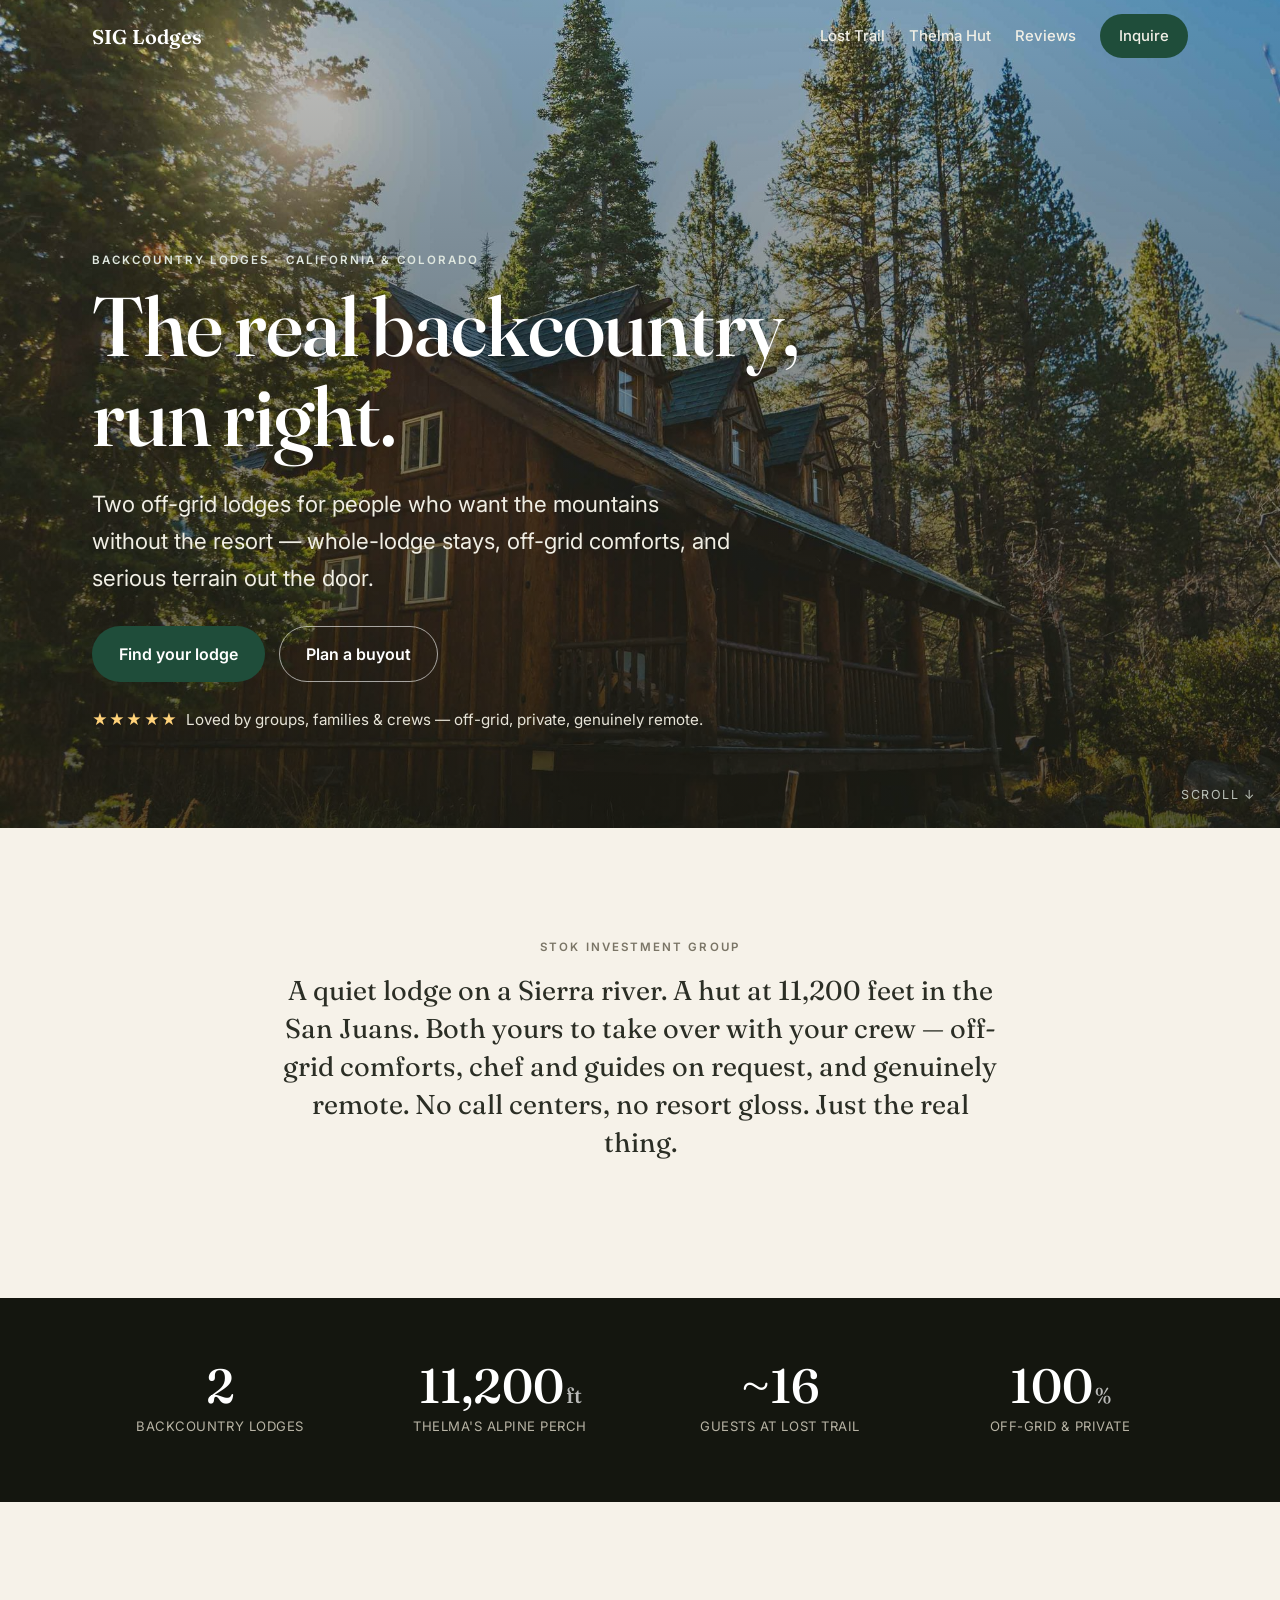
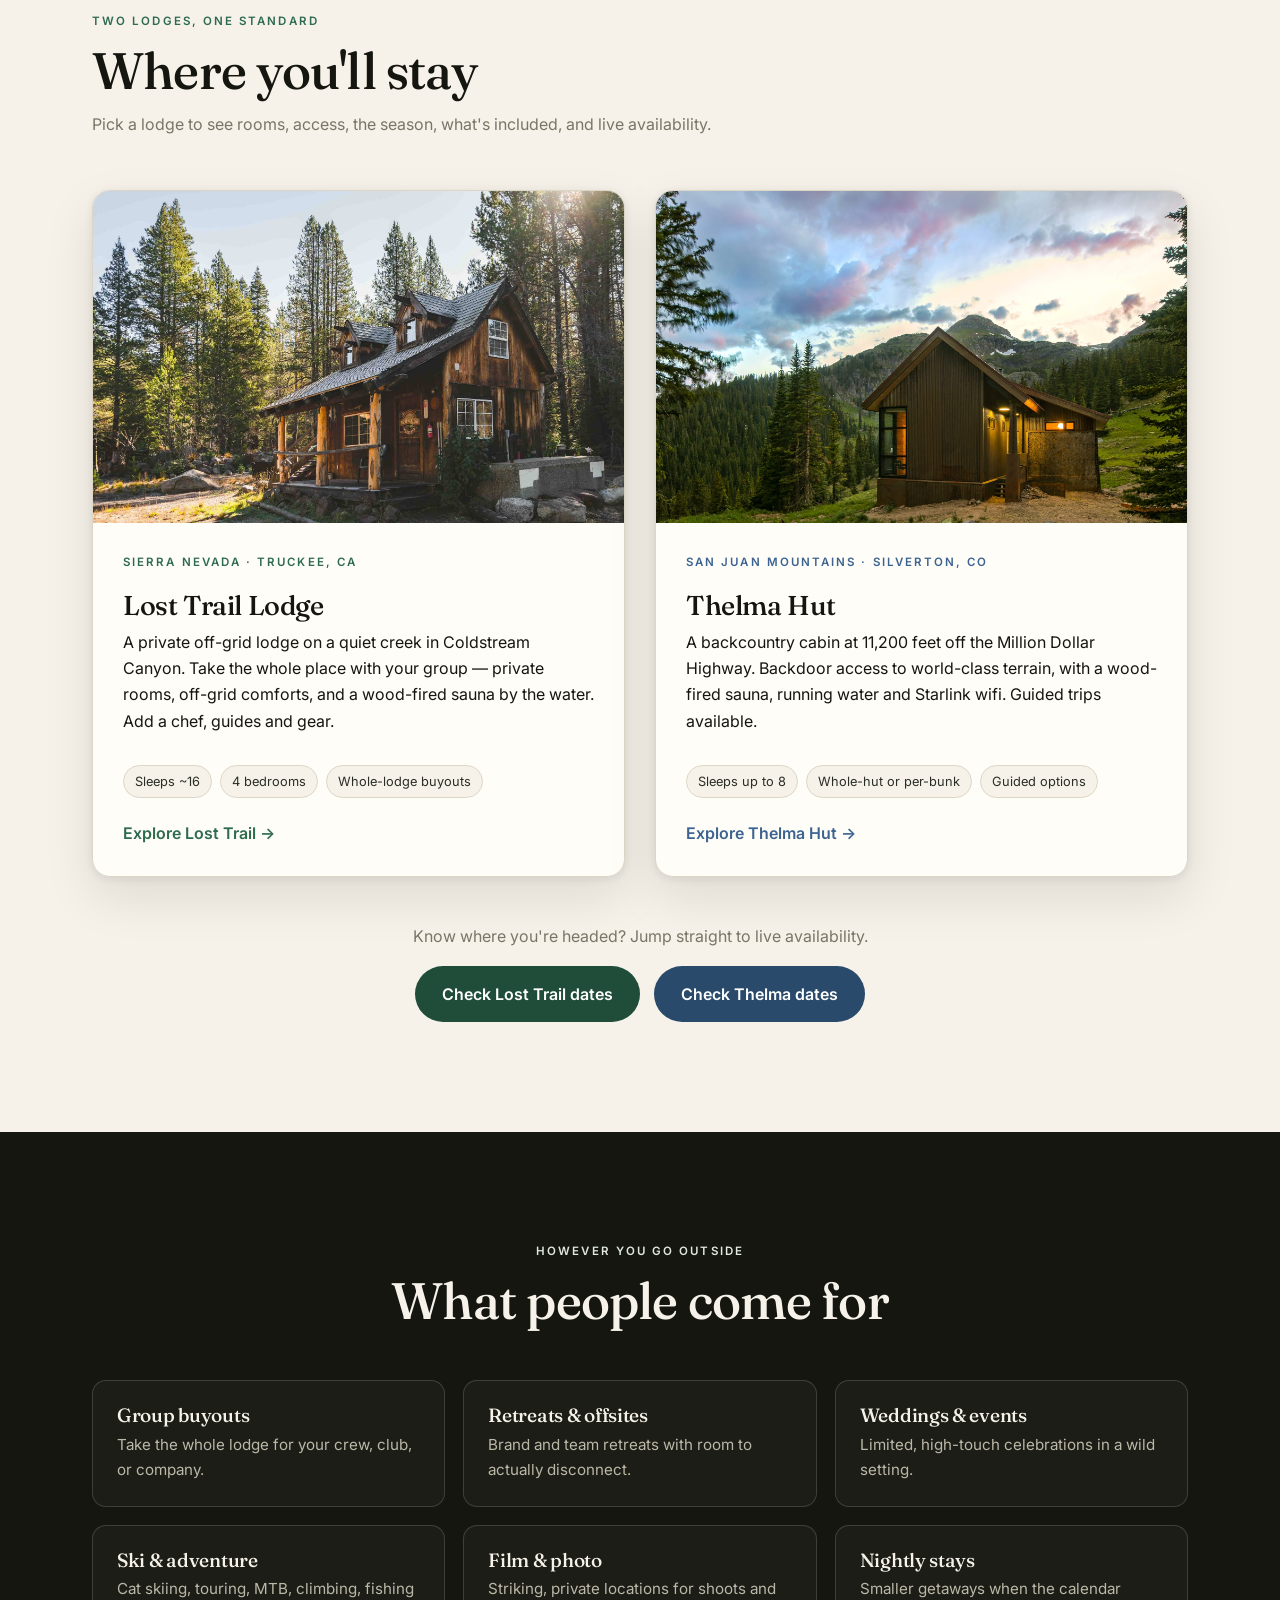
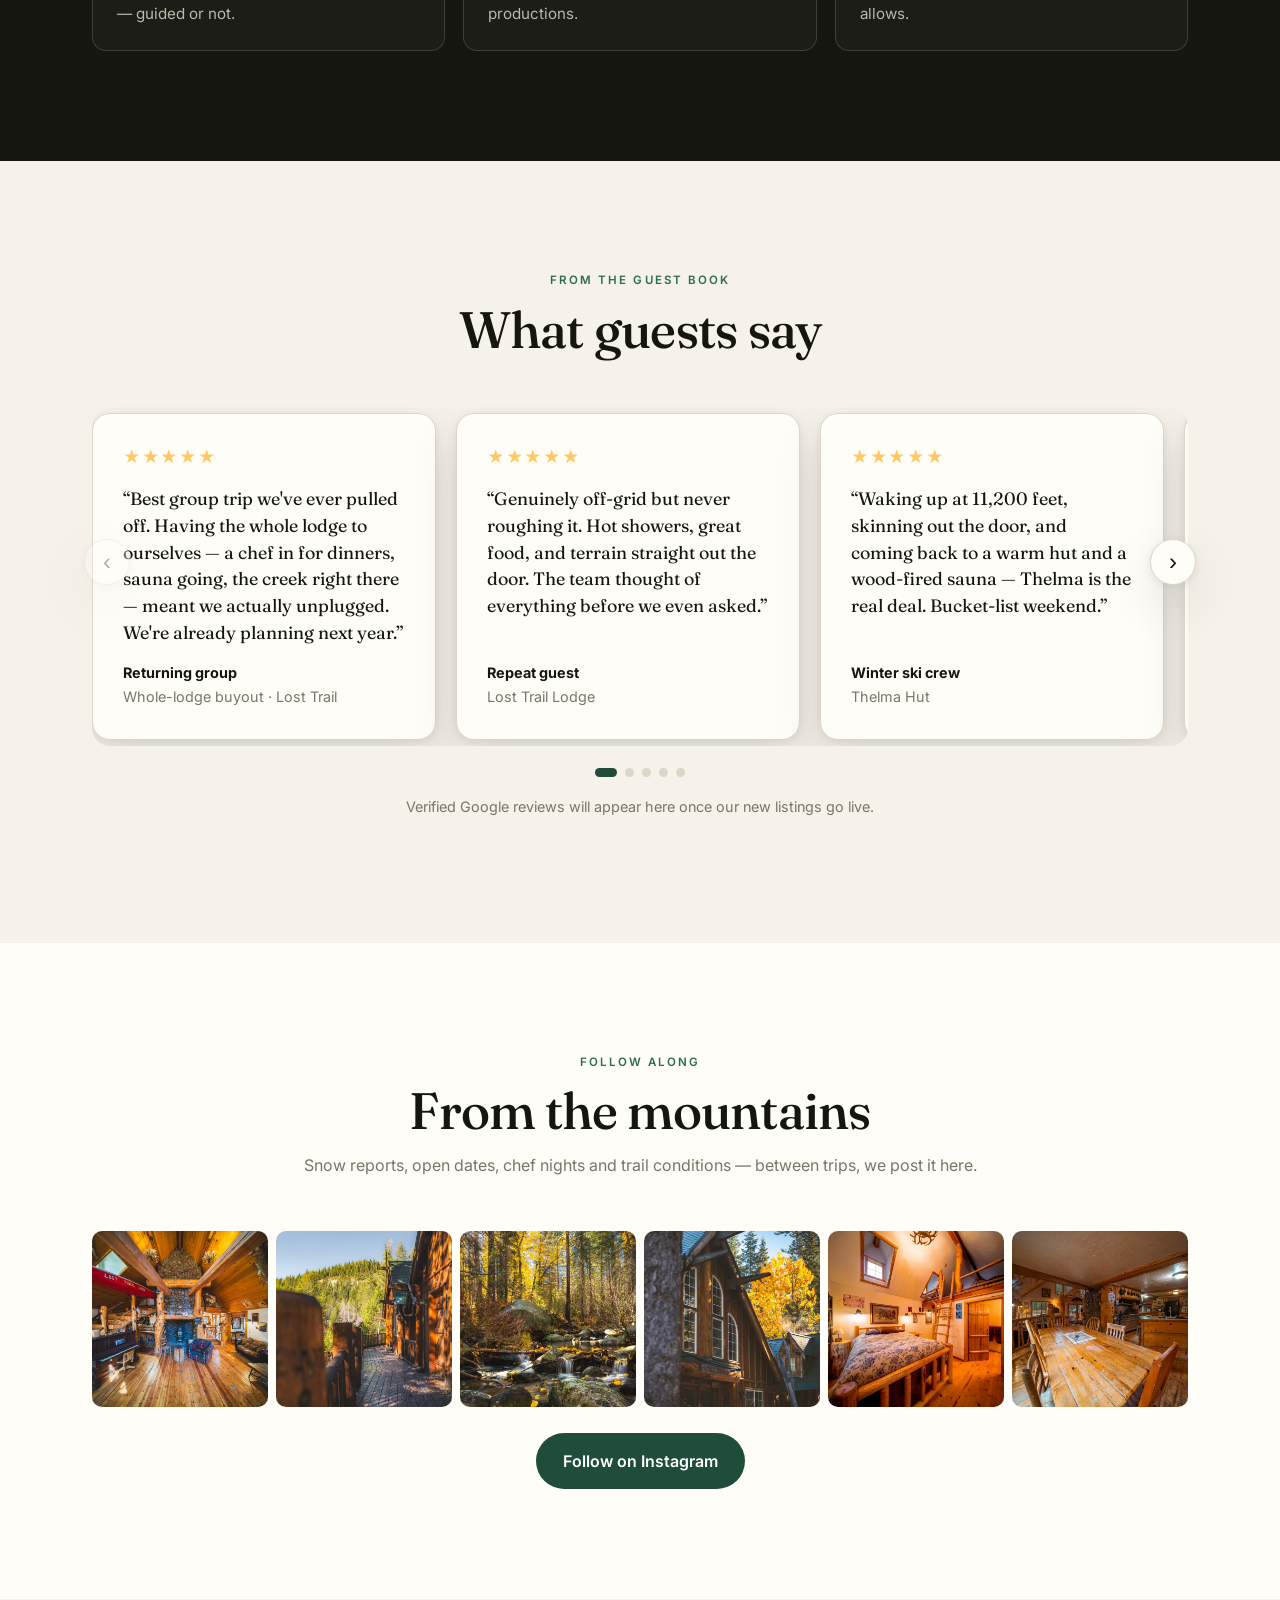
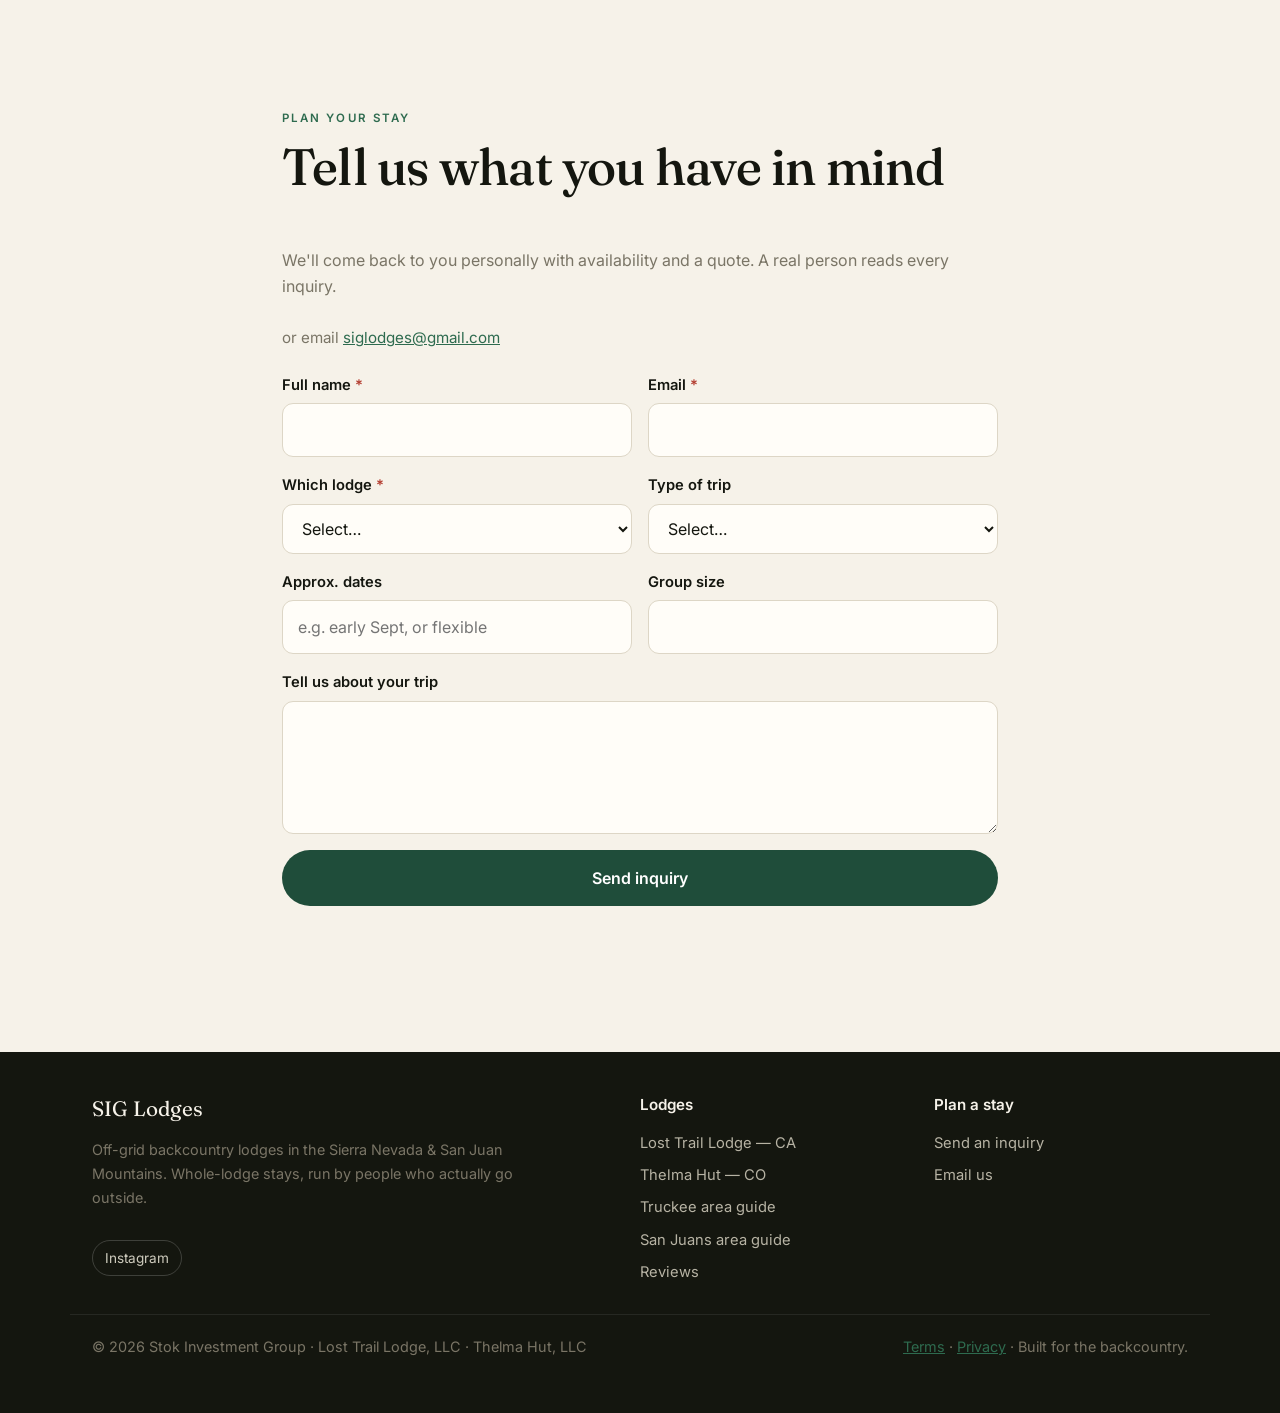
==== commit 86658a3e: "Route hut.rip inquiries to the SIG Lodges inbox hut.rip is the SIG Lodges umbrella site, so an inqui" ====
--- a/index.html
+++ b/index.html
@@ -17,7 +17,7 @@
   <link rel="icon" href="favicon.svg" />
   <link rel="stylesheet" href="styles.css" />
 </head>
-<body>
+<body data-site-lodge="SIG Lodges" data-site-inbox="SIG Lodges">
   <header class="nav" id="nav">
     <div class="wrap nav__inner">
       <a class="brand" href="index.html">SIG&nbsp;Lodges</a>
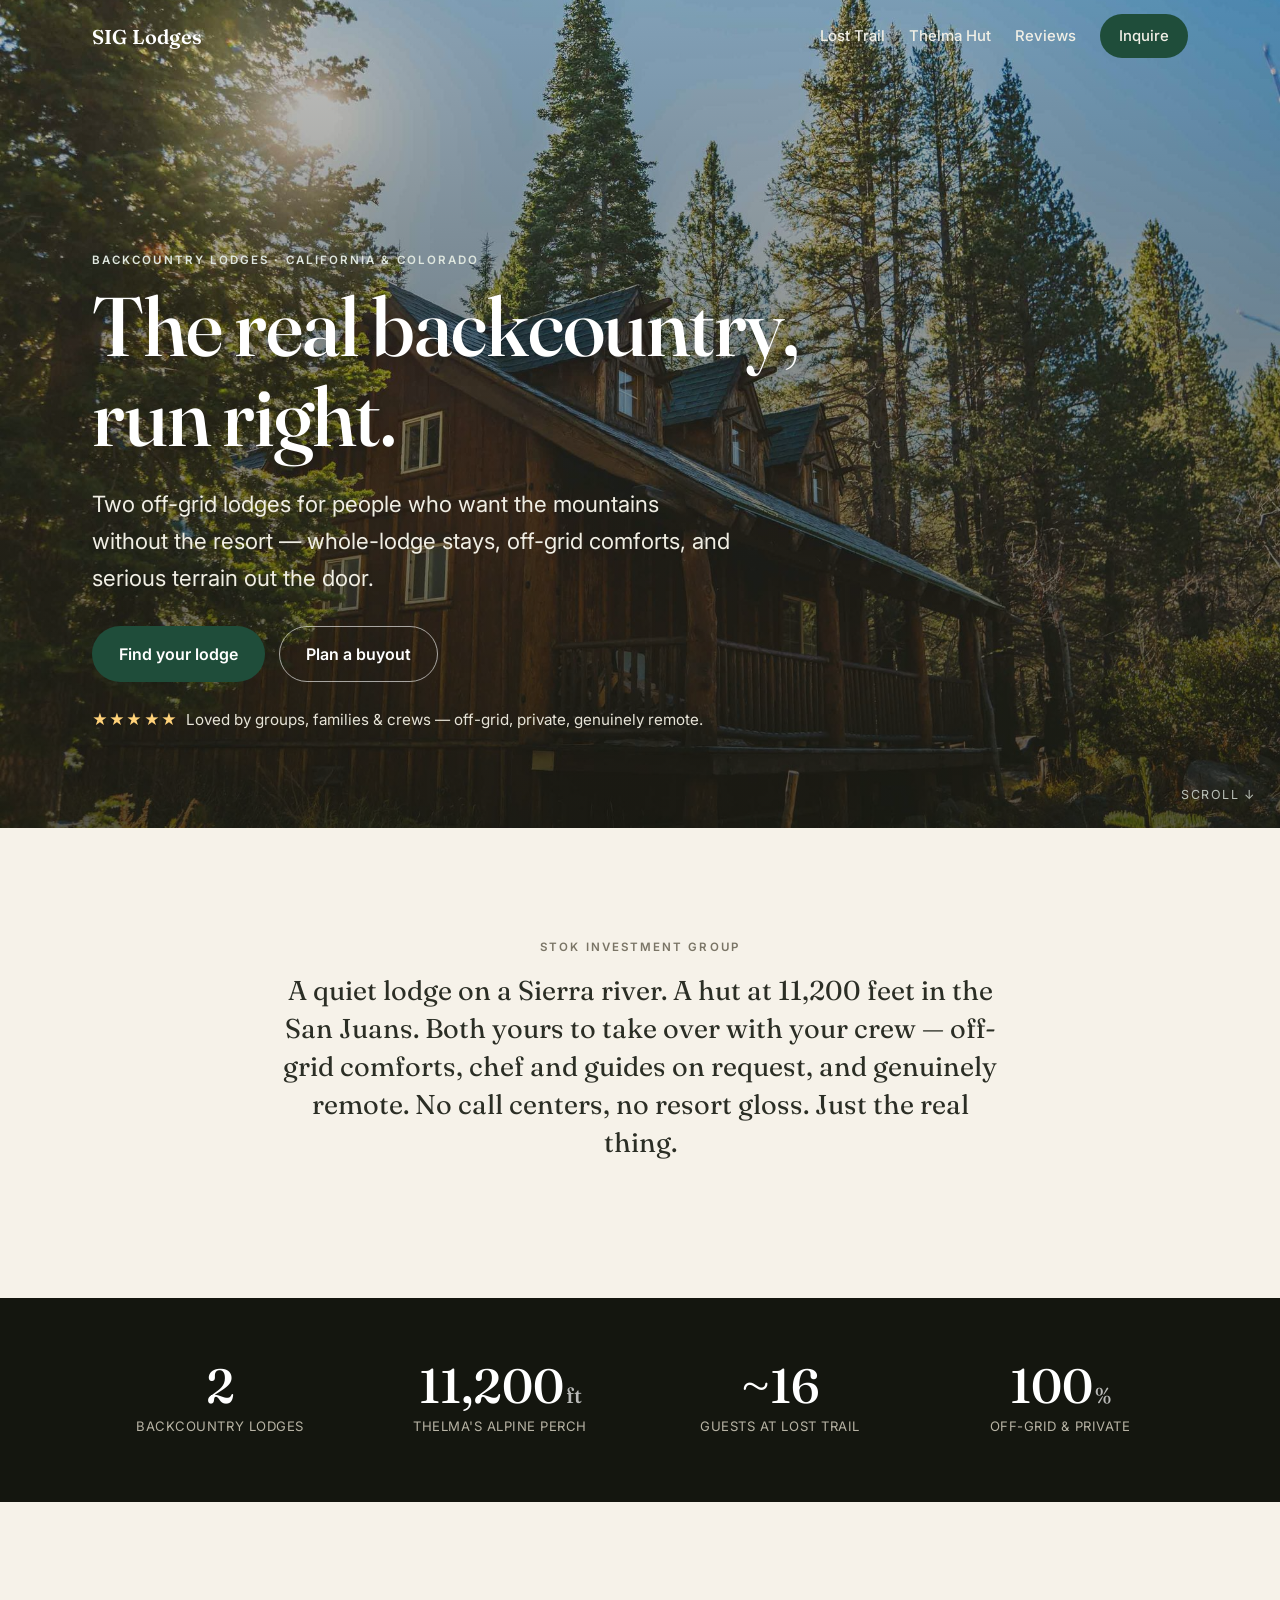
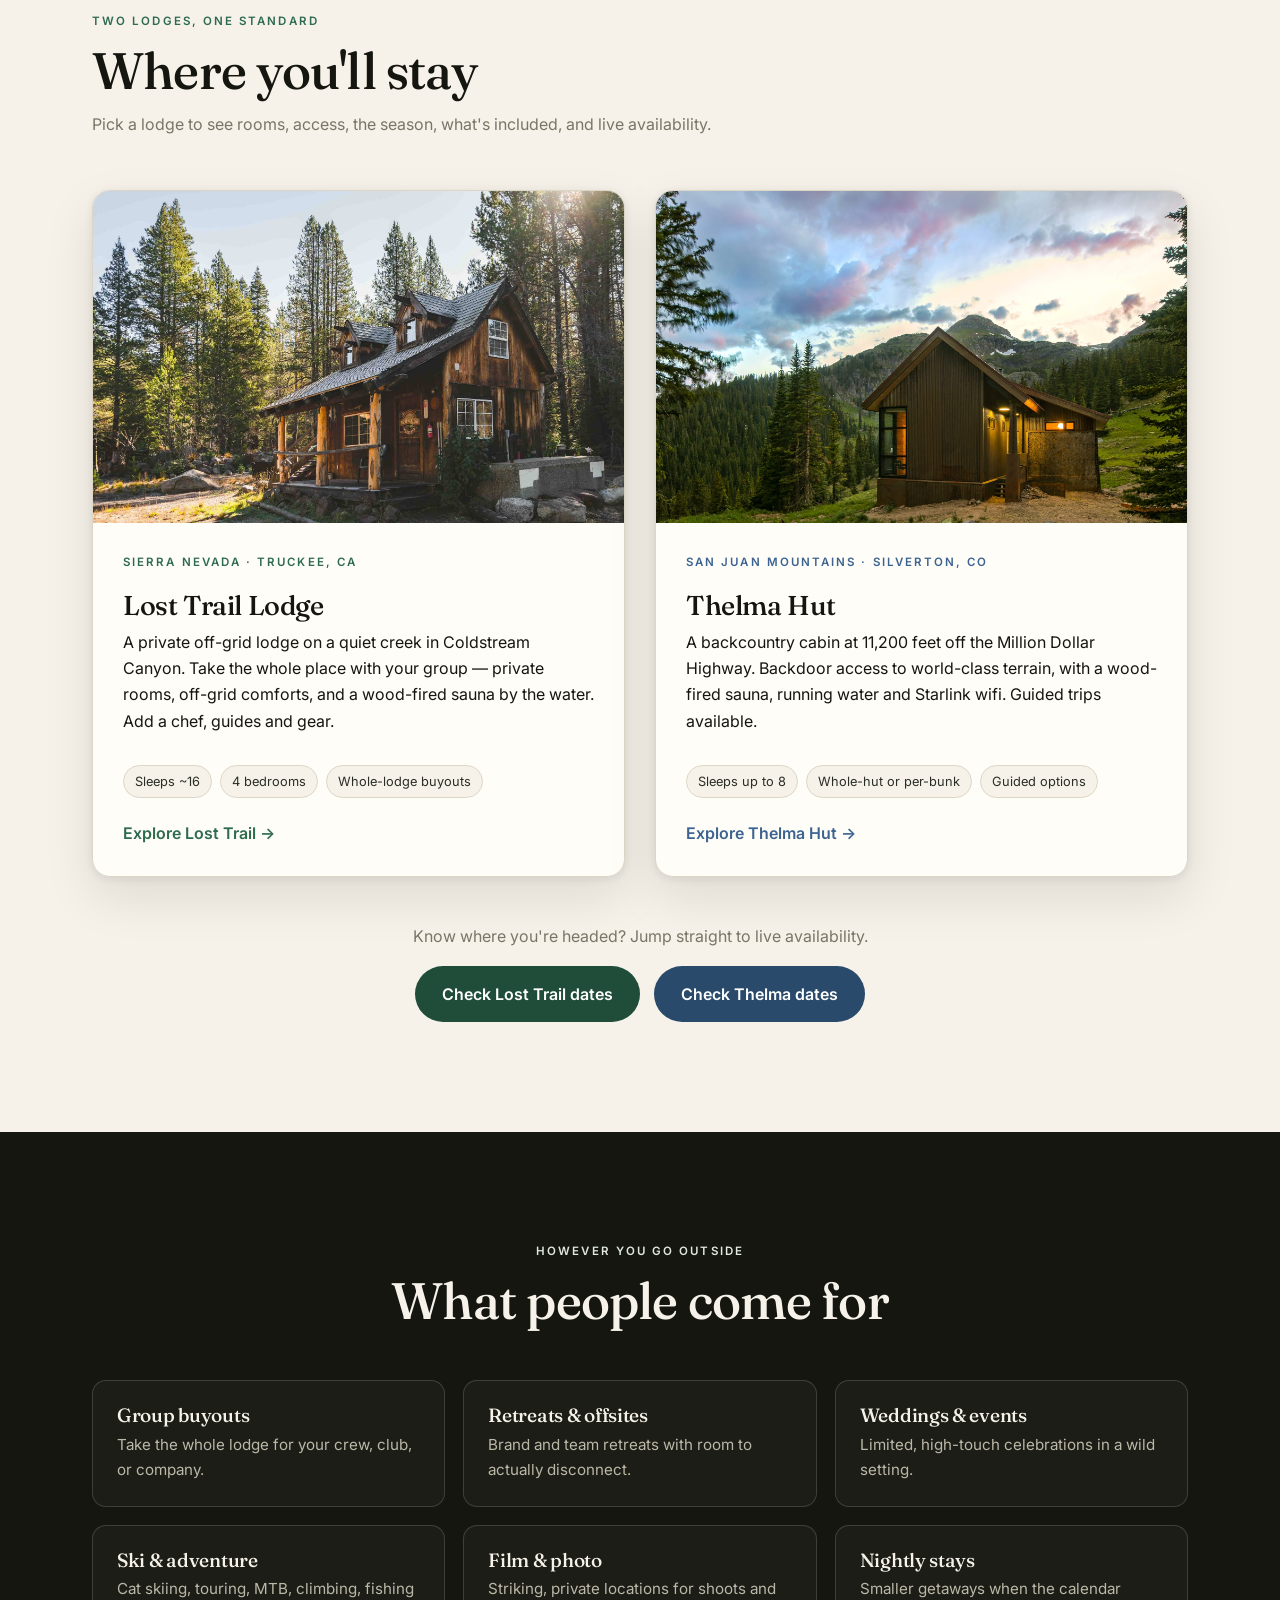
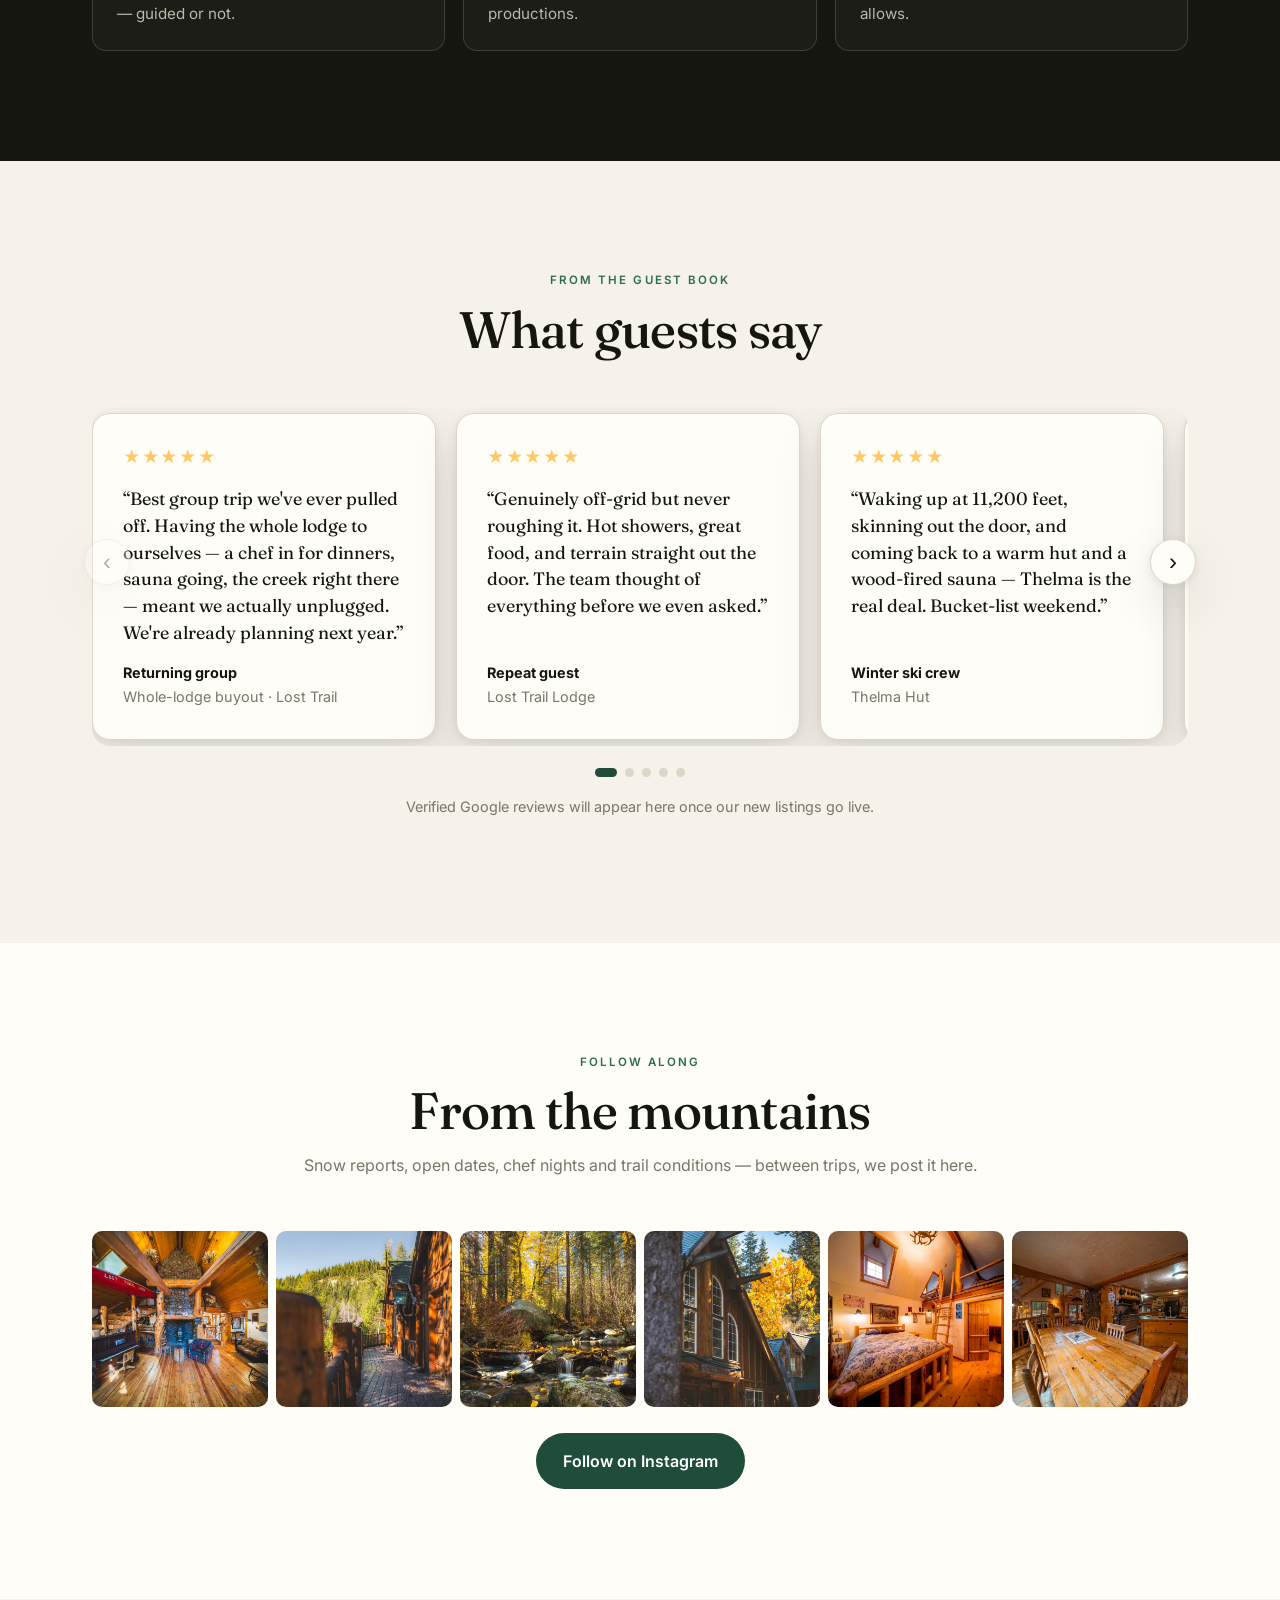
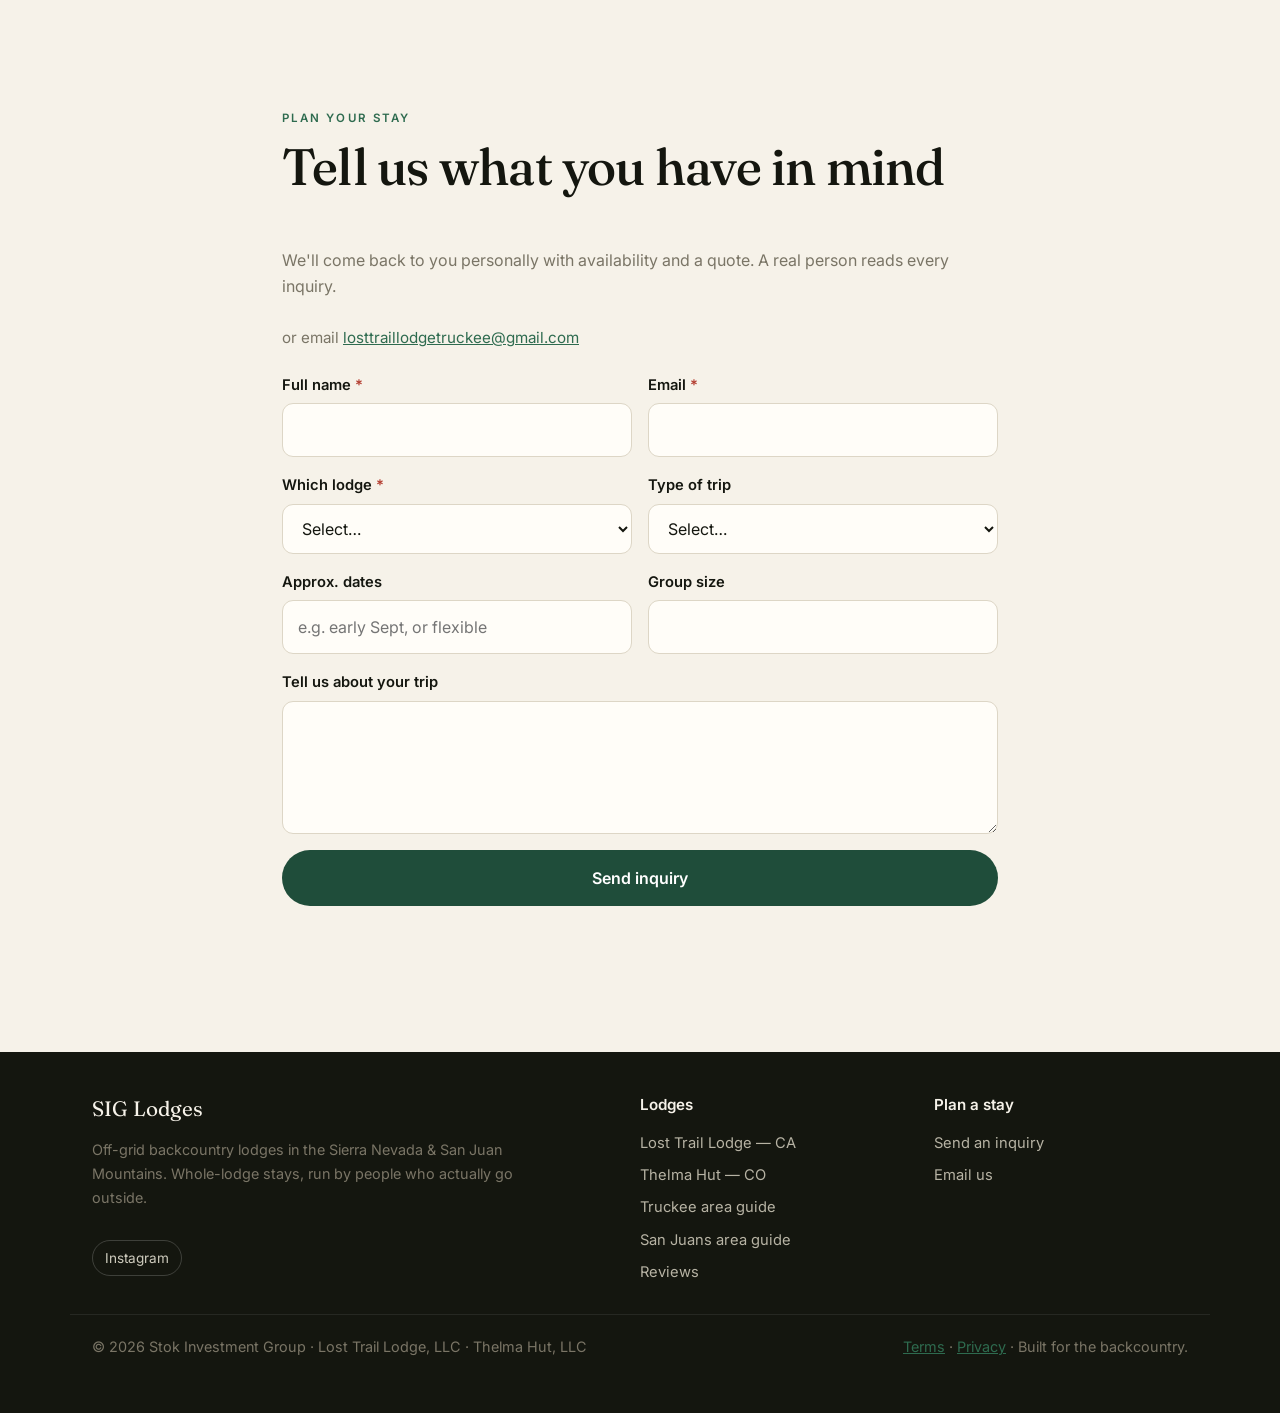
==== commit 15a478d9: "Unify SIG Lodges measurement: cross-domain GA4 + conversion events All three SIG Lodges sites now re" ====
--- a/index.html
+++ b/index.html
@@ -3,6 +3,16 @@
 <head>
   <meta charset="UTF-8" />
   <meta name="viewport" content="width=device-width, initial-scale=1" />
+  <!-- Google Analytics (gtag.js) — SIG Lodges shared property, cross-domain linked -->
+  <script async src="https://www.googletagmanager.com/gtag/js?id=G-4797YL1SLJ"></script>
+  <script>
+    window.dataLayer = window.dataLayer || [];
+    function gtag(){dataLayer.push(arguments);}
+    gtag('js', new Date());
+    gtag('config', 'G-4797YL1SLJ', {
+      linker: { domains: ['hut.rip', 'lost-trail-lodge.com', 'redmtnthelma.com'] }
+    });
+  </script>
   <title>SIG Lodges — Backcountry lodges in the Sierra &amp; San Juans</title>
   <meta name="description" content="Two off-grid backcountry lodges: Lost Trail Lodge in California's Sierra Nevada and Thelma Hut high in Colorado's San Juans. Whole-lodge buyouts, off-grid comforts, guided adventure. Now taking reservations." />
   <meta property="og:title" content="SIG Lodges — the real backcountry, yours to book" />
@@ -17,7 +27,7 @@
   <link rel="icon" href="favicon.svg" />
   <link rel="stylesheet" href="styles.css" />
 </head>
-<body data-site-lodge="SIG Lodges" data-site-inbox="SIG Lodges">
+<body>
   <header class="nav" id="nav">
     <div class="wrap nav__inner">
       <a class="brand" href="index.html">SIG&nbsp;Lodges</a>
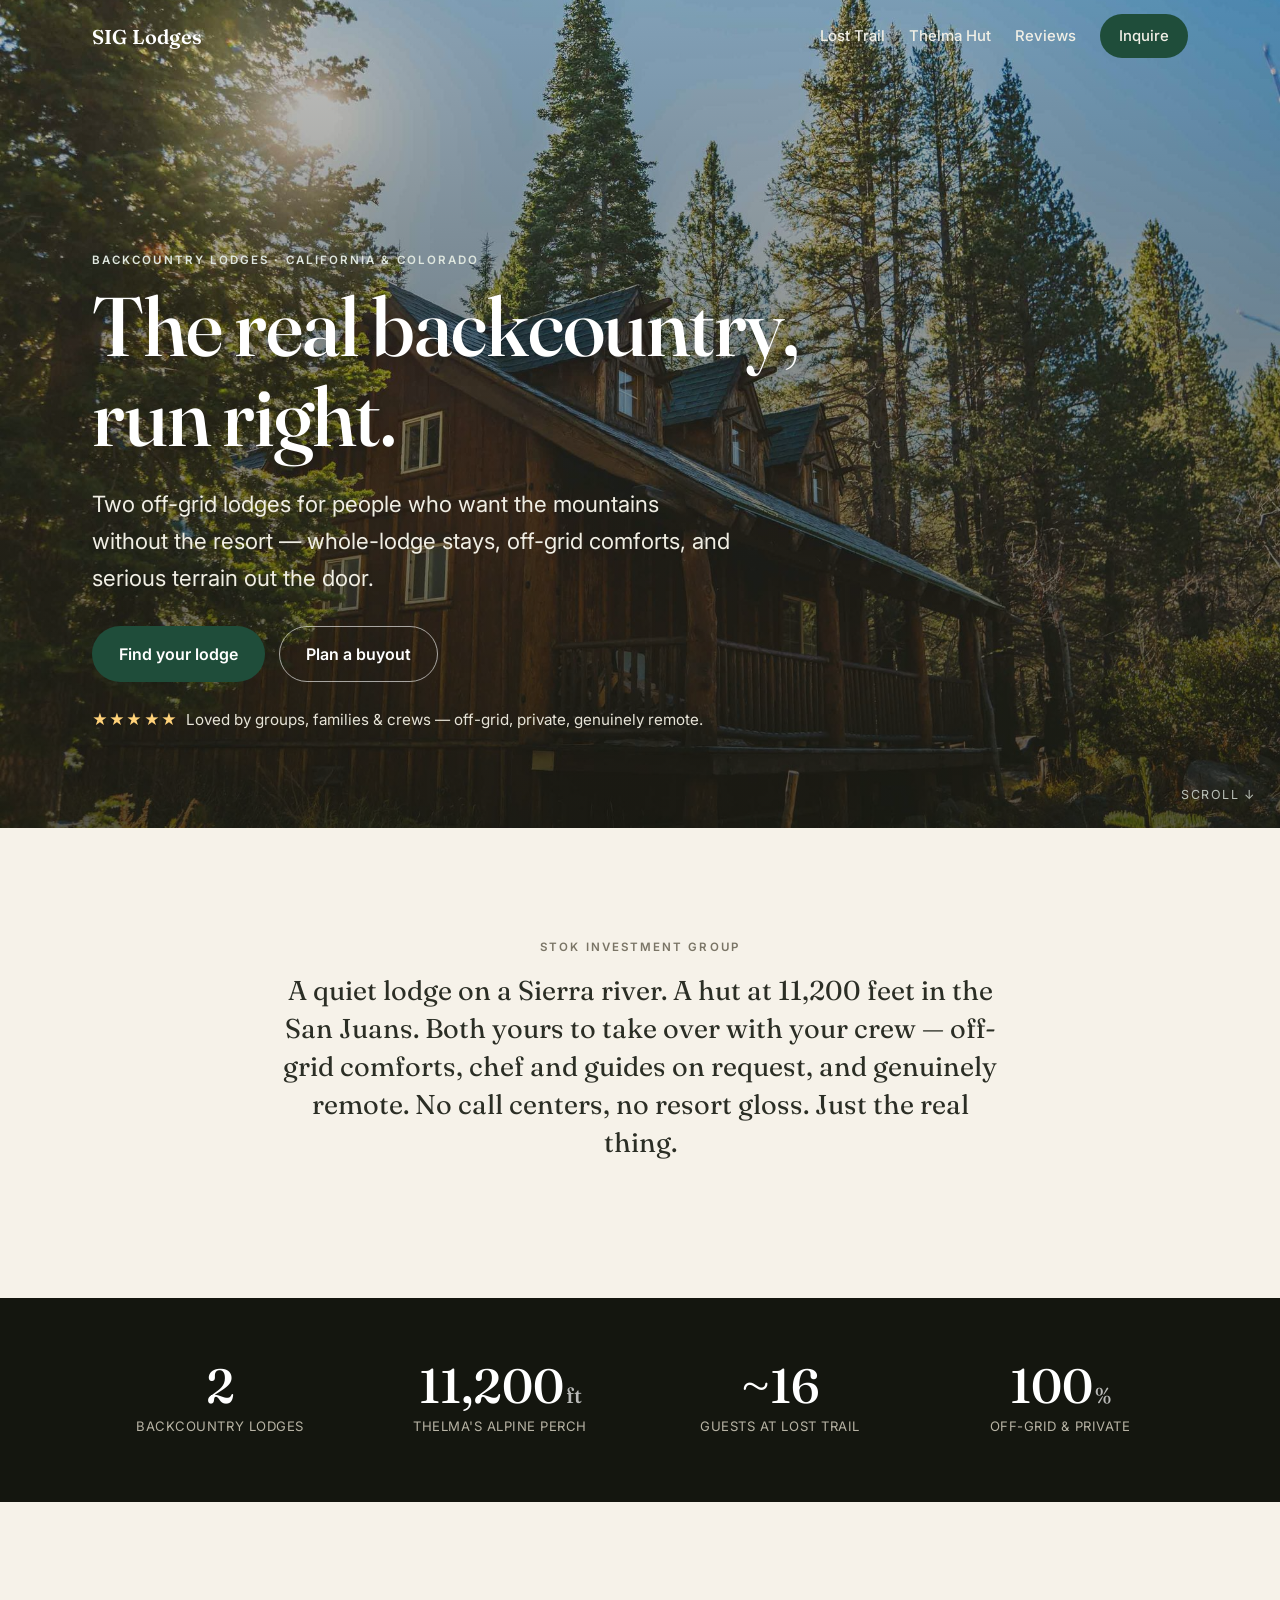
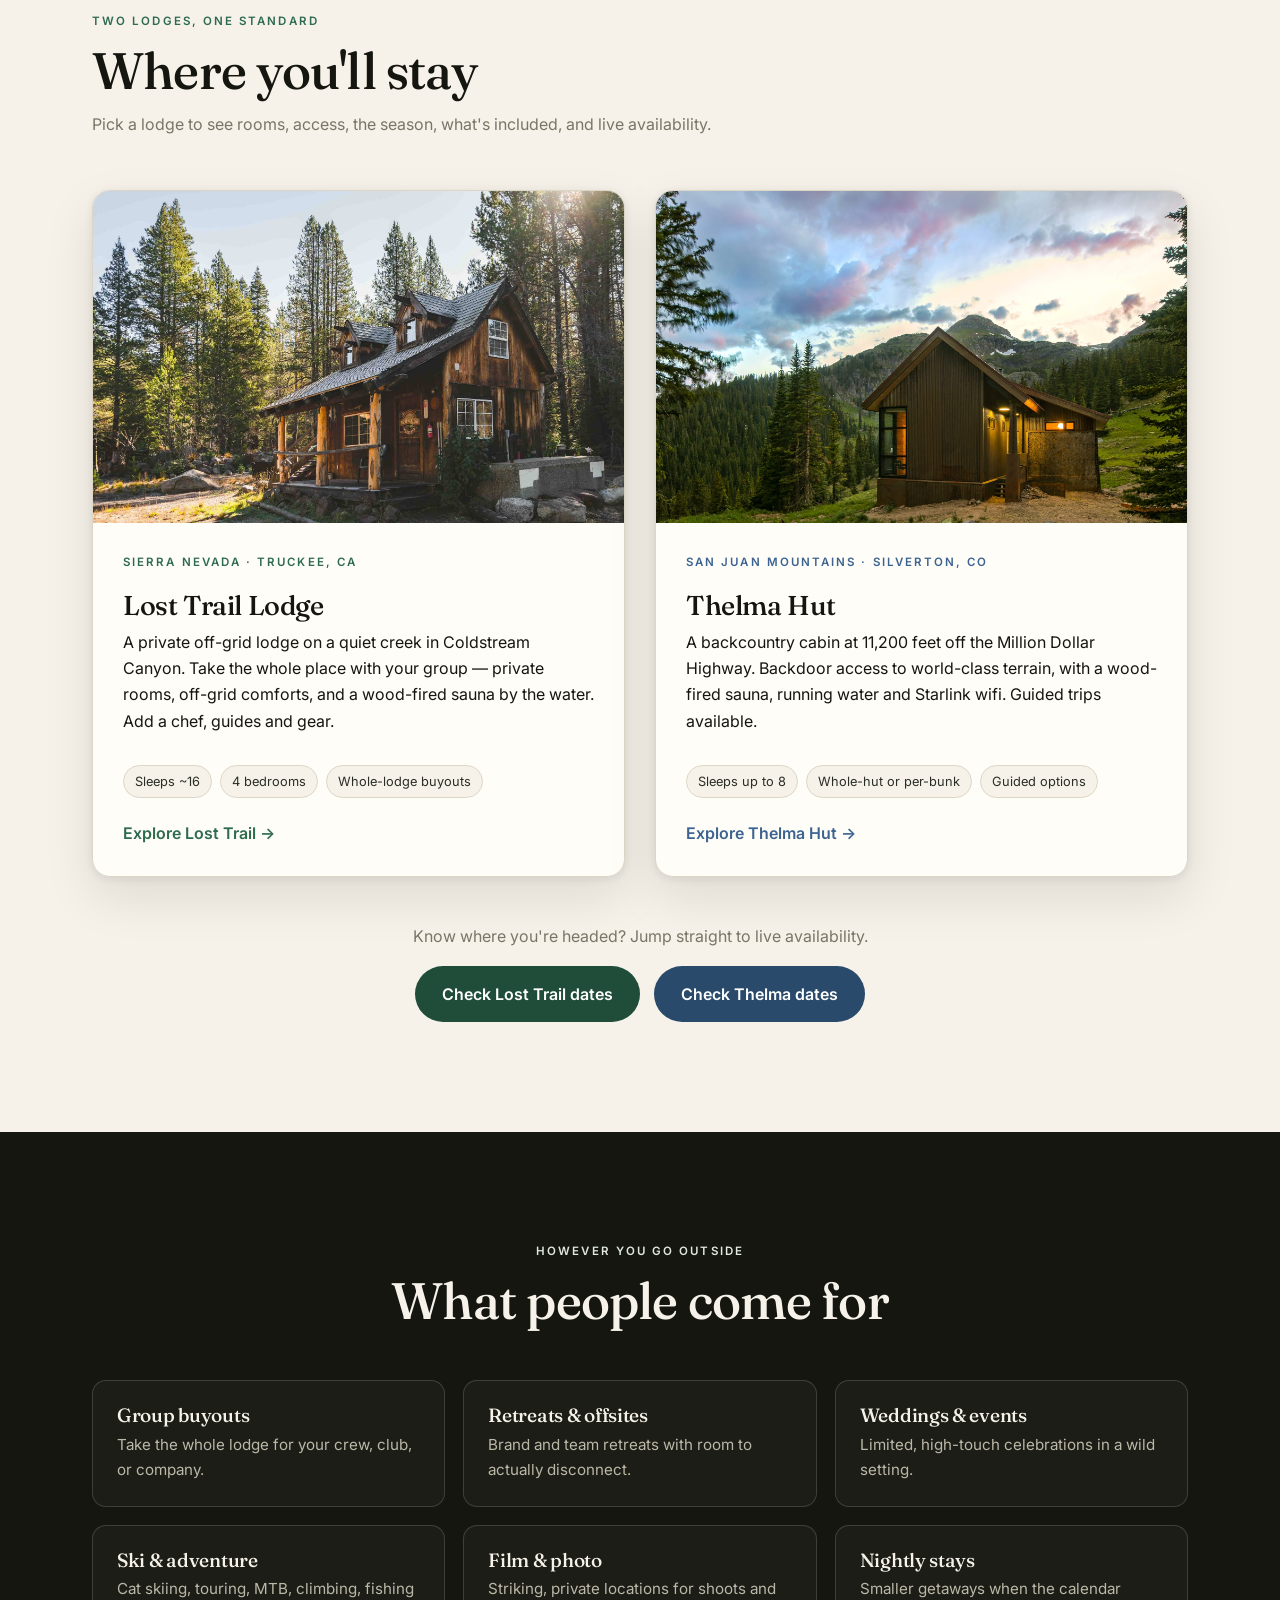
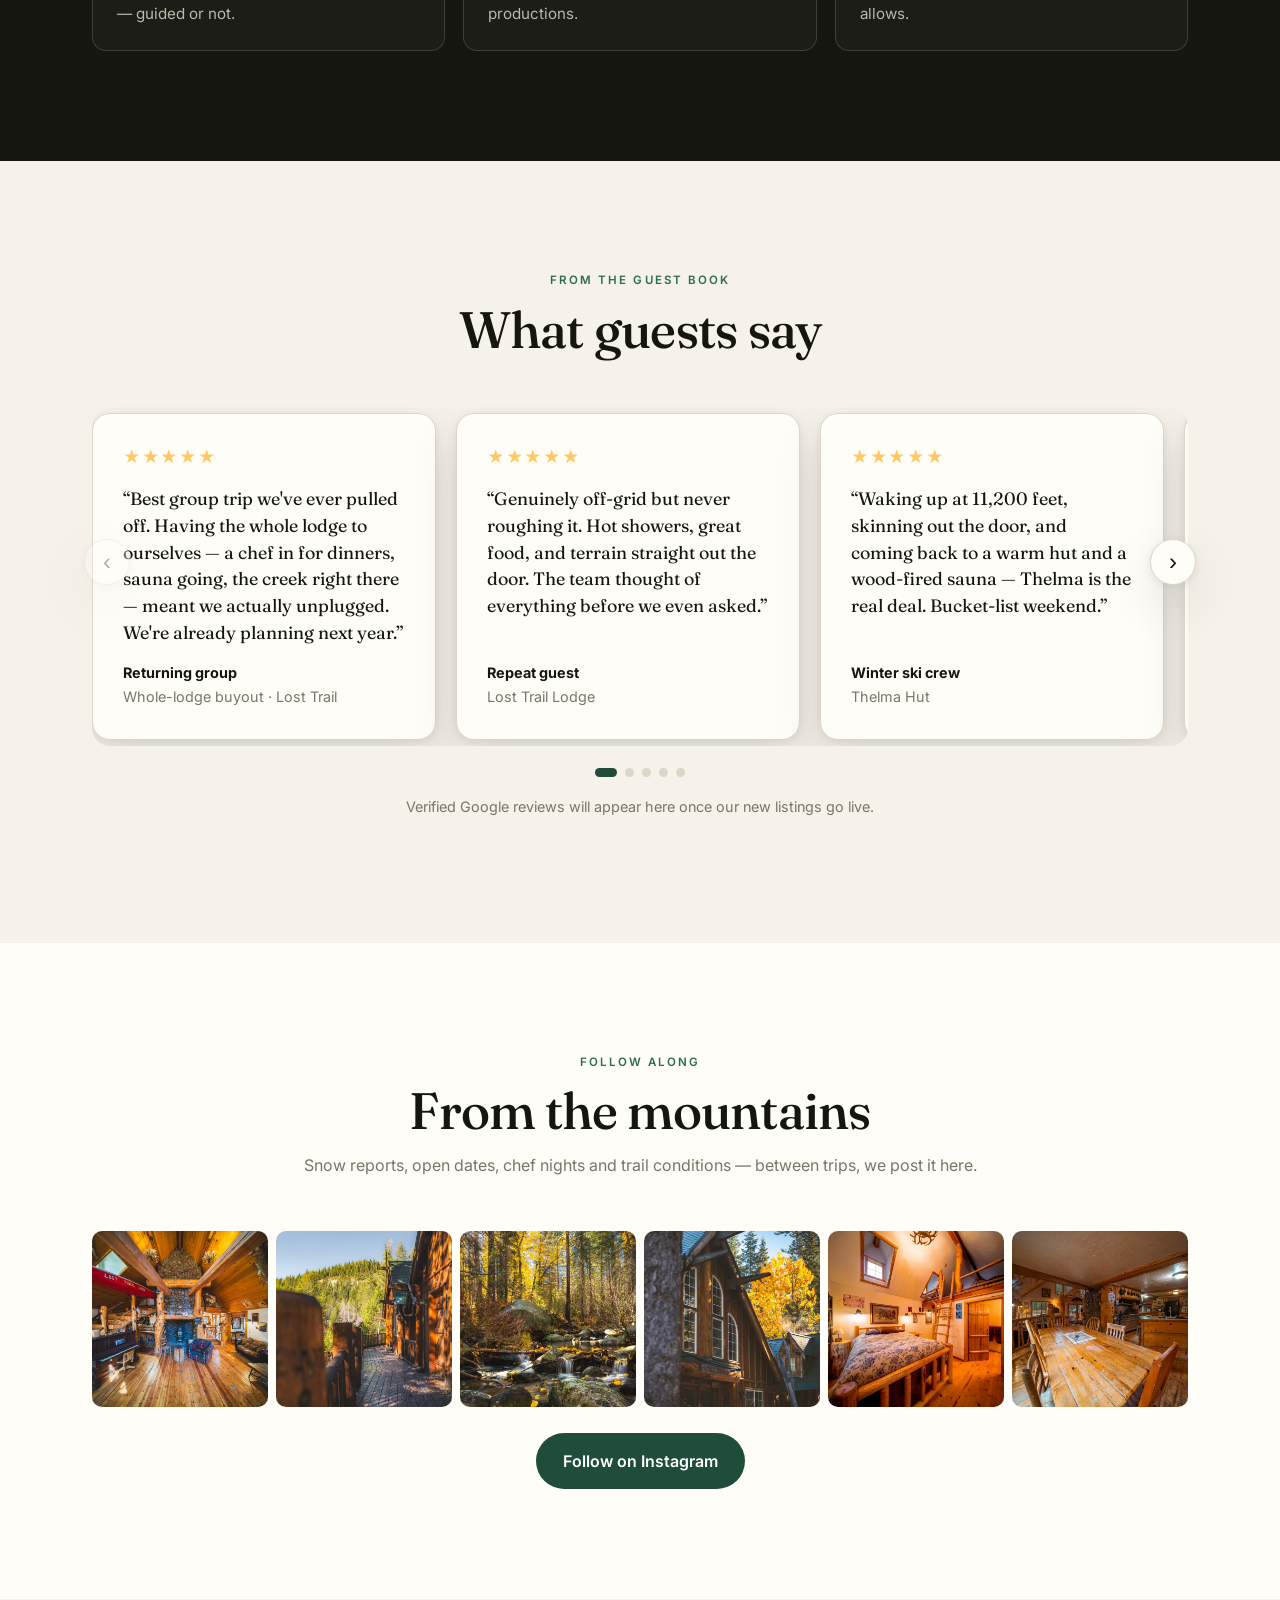
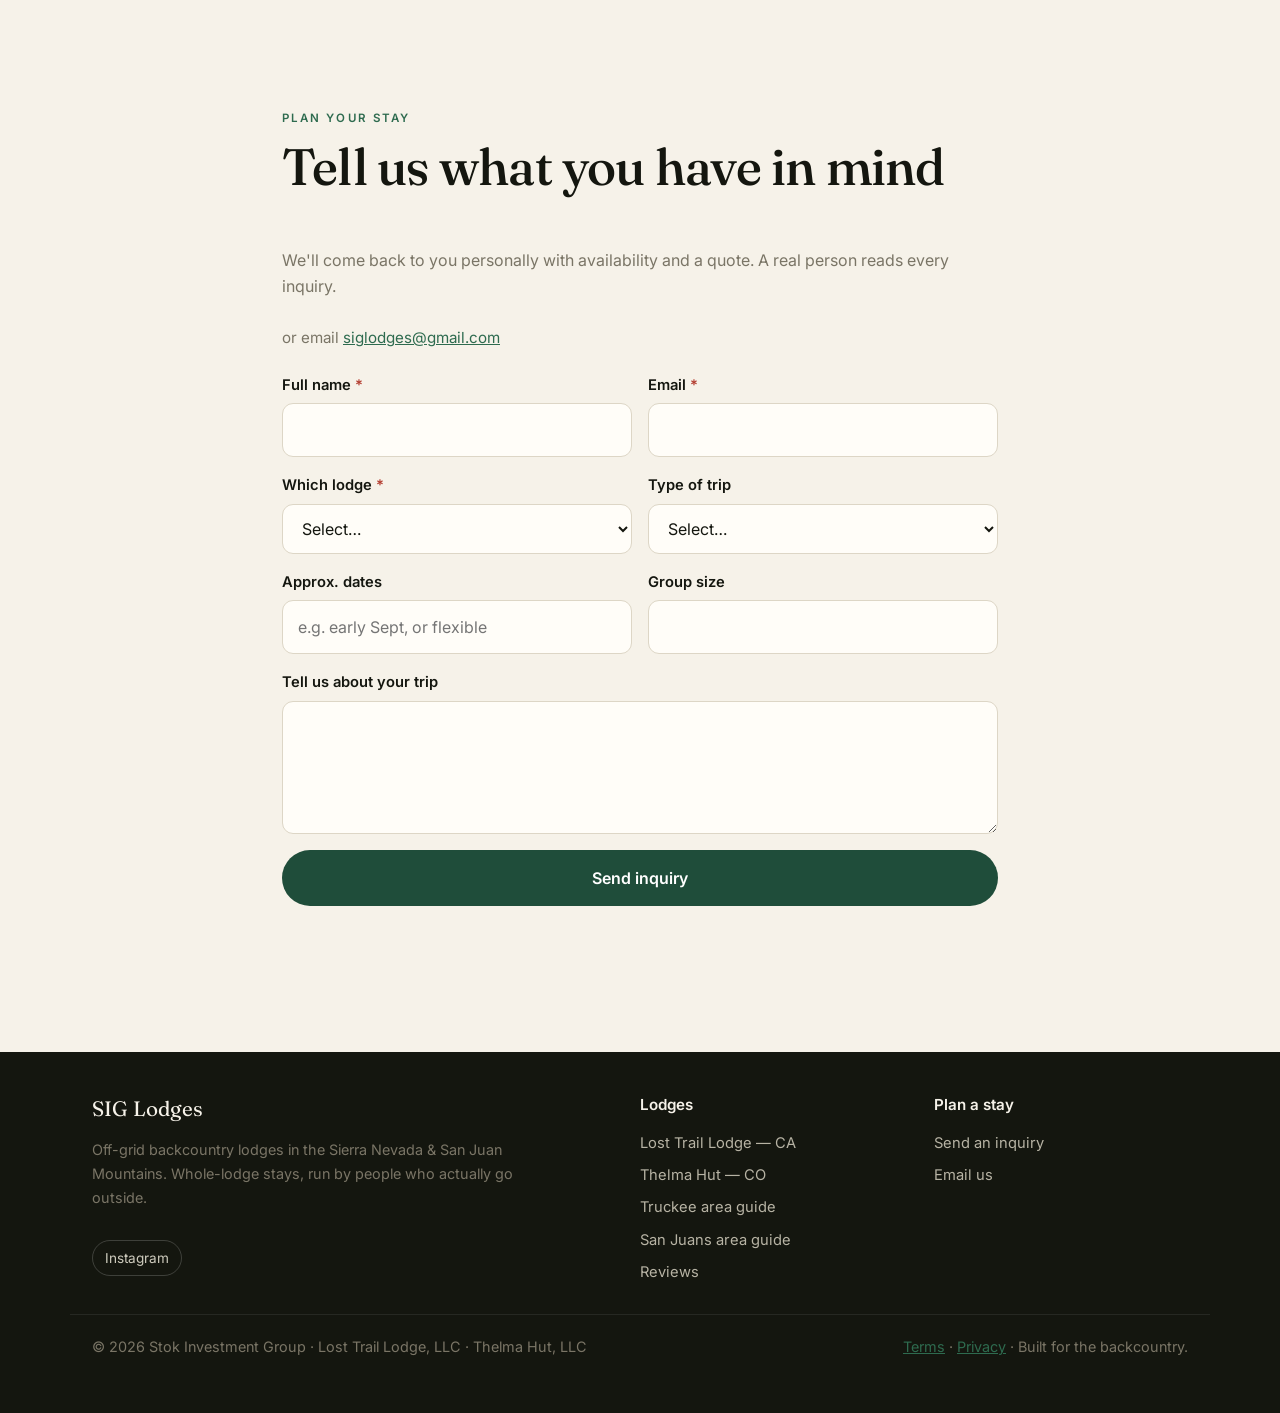
==== commit 3abb3647: "Merge branch 'claude/email-change-sgblpj': booking fix, email routing, activity guides Booking   - B" ====
--- a/index.html
+++ b/index.html
@@ -3,16 +3,6 @@
 <head>
   <meta charset="UTF-8" />
   <meta name="viewport" content="width=device-width, initial-scale=1" />
-  <!-- Google Analytics (gtag.js) — SIG Lodges shared property, cross-domain linked -->
-  <script async src="https://www.googletagmanager.com/gtag/js?id=G-4797YL1SLJ"></script>
-  <script>
-    window.dataLayer = window.dataLayer || [];
-    function gtag(){dataLayer.push(arguments);}
-    gtag('js', new Date());
-    gtag('config', 'G-4797YL1SLJ', {
-      linker: { domains: ['hut.rip', 'lost-trail-lodge.com', 'redmtnthelma.com'] }
-    });
-  </script>
   <title>SIG Lodges — Backcountry lodges in the Sierra &amp; San Juans</title>
   <meta name="description" content="Two off-grid backcountry lodges: Lost Trail Lodge in California's Sierra Nevada and Thelma Hut high in Colorado's San Juans. Whole-lodge buyouts, off-grid comforts, guided adventure. Now taking reservations." />
   <meta property="og:title" content="SIG Lodges — the real backcountry, yours to book" />
@@ -27,7 +17,7 @@
   <link rel="icon" href="favicon.svg" />
   <link rel="stylesheet" href="styles.css" />
 </head>
-<body>
+<body data-site-lodge="SIG Lodges" data-site-inbox="SIG Lodges">
   <header class="nav" id="nav">
     <div class="wrap nav__inner">
       <a class="brand" href="index.html">SIG&nbsp;Lodges</a>
